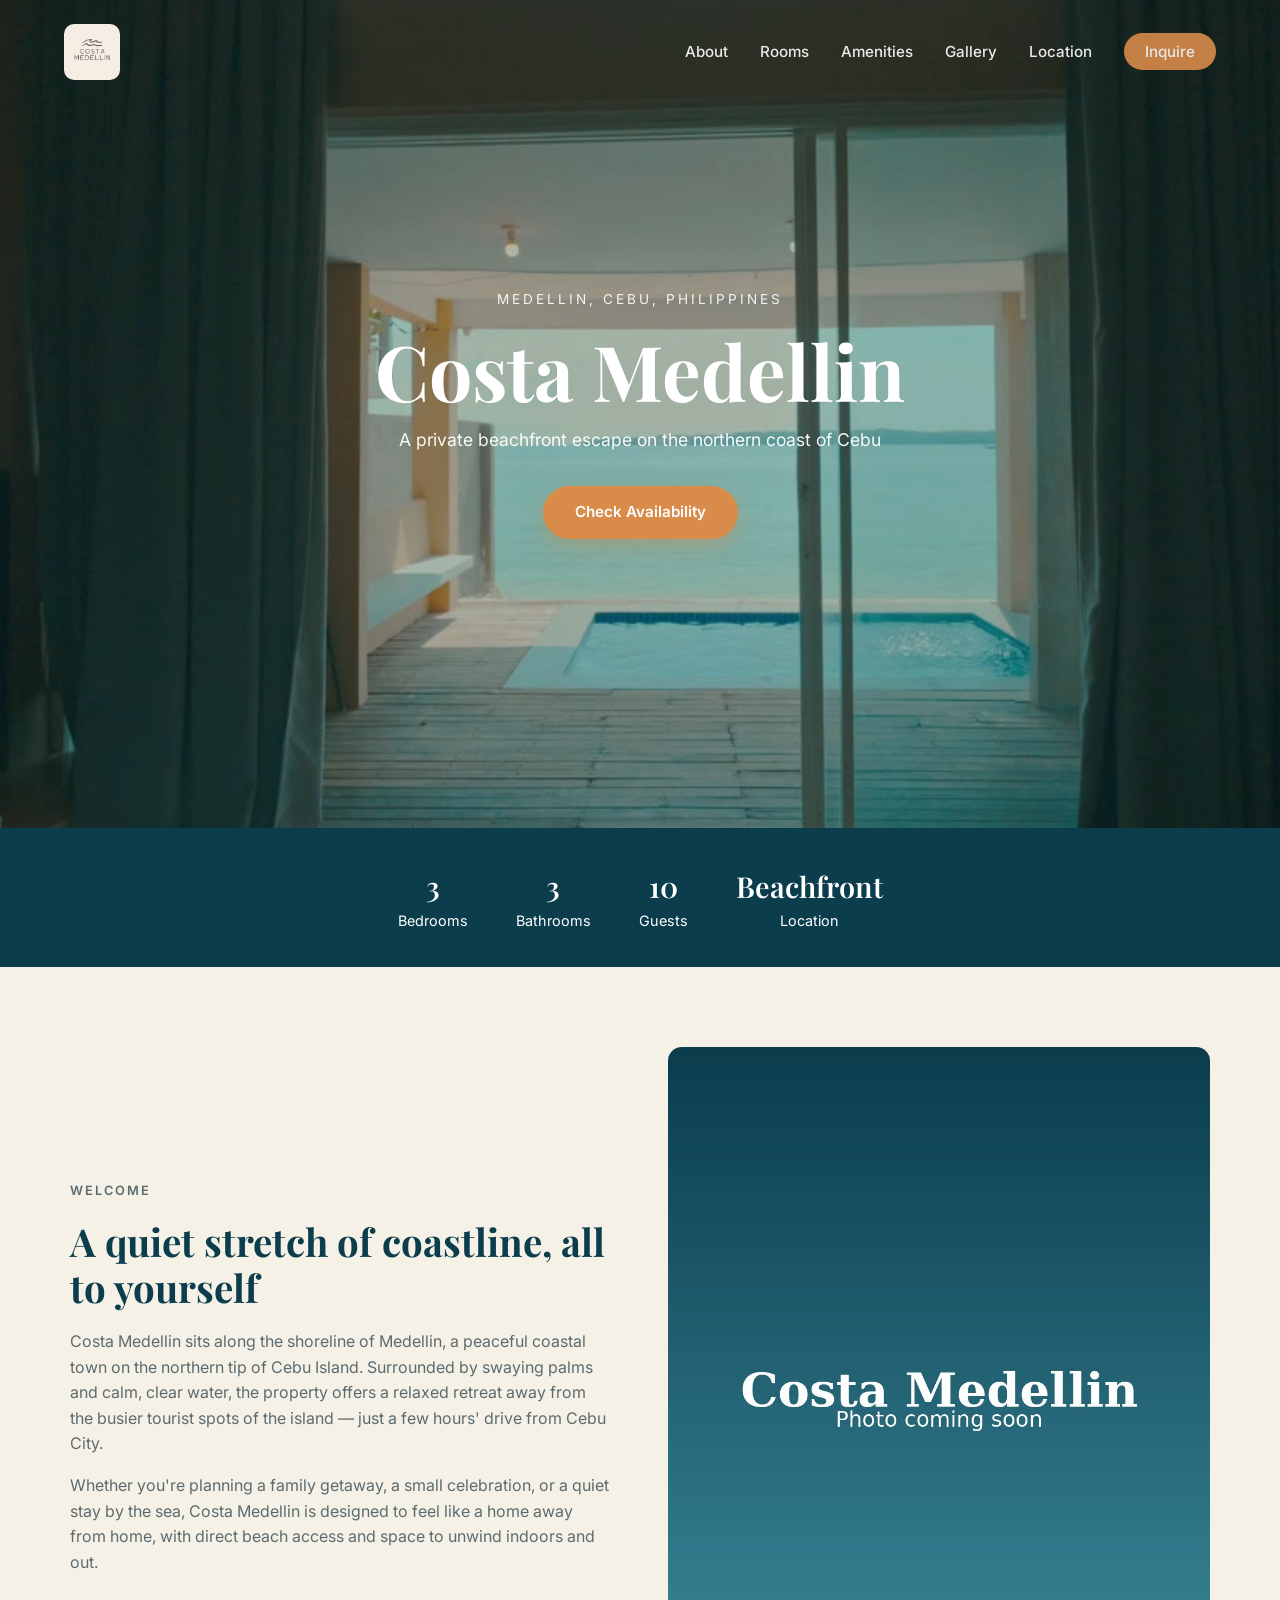
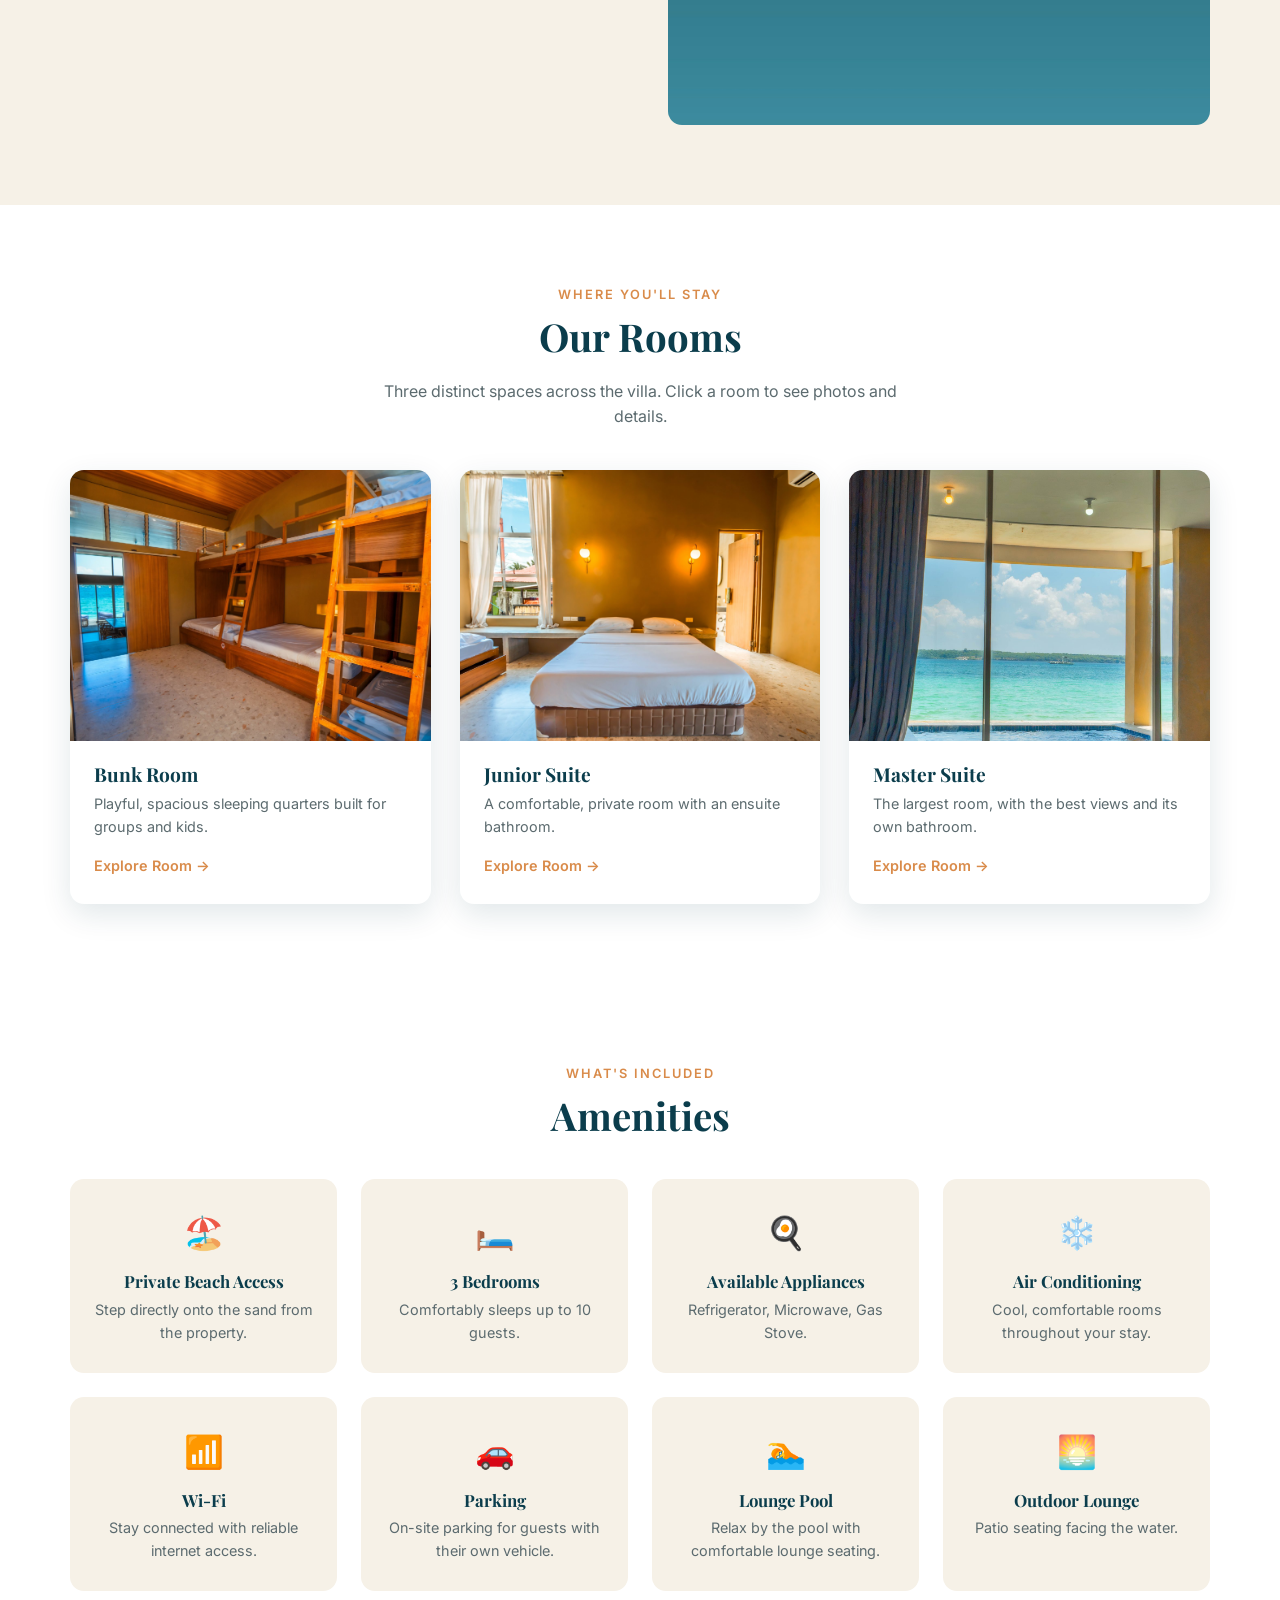
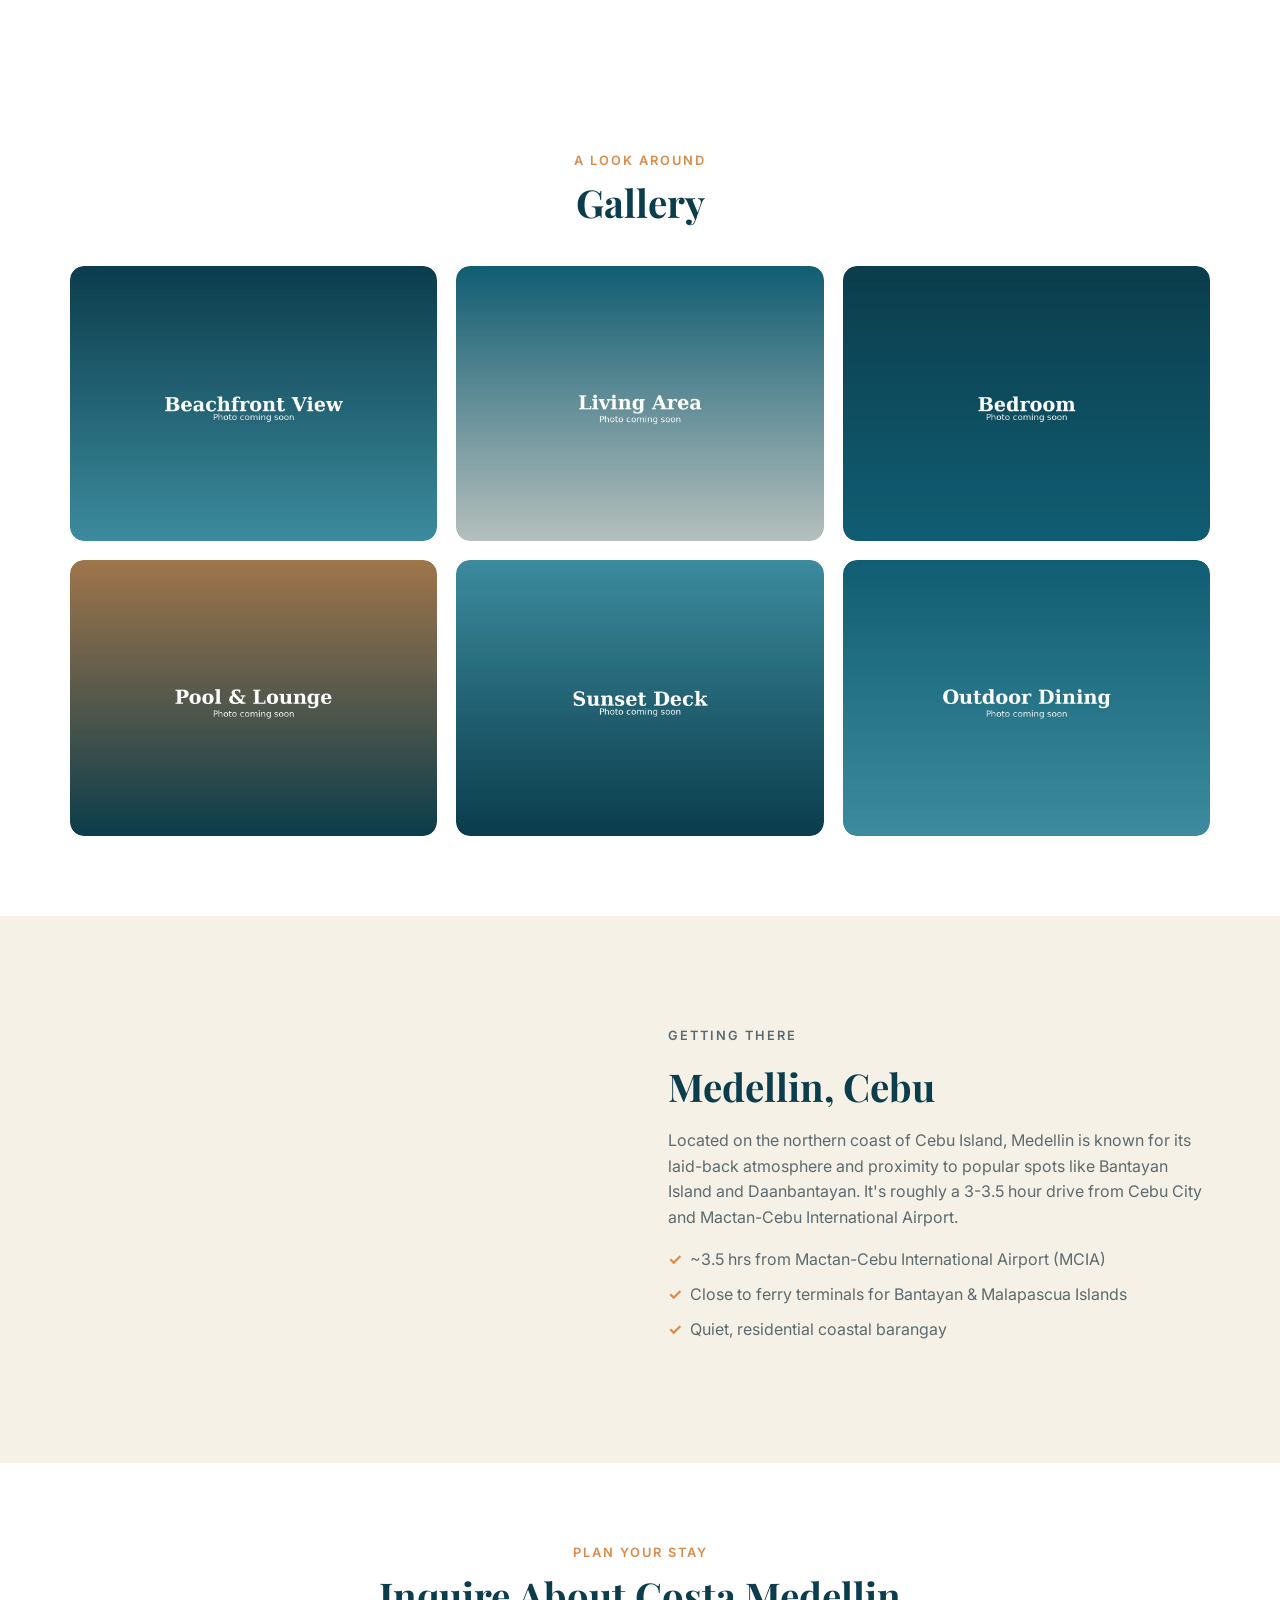
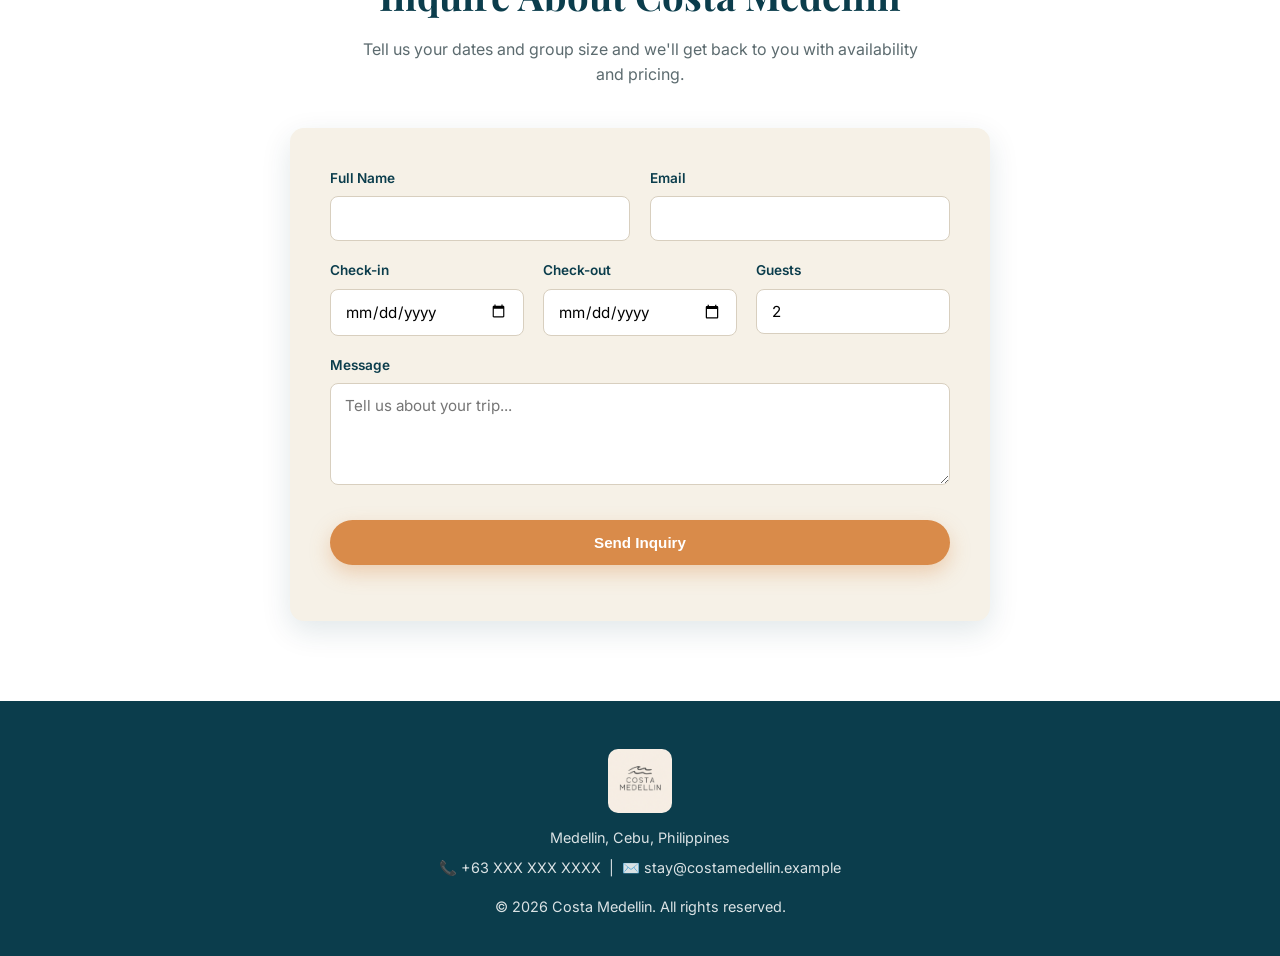
==== index.html @ 29a6edcc "Initial commit: Costa Medellin website" ====
<!DOCTYPE html>
<html lang="en">
<head>
<meta charset="UTF-8">
<meta name="viewport" content="width=device-width, initial-scale=1.0">
<title>Costa Medellin | Beach Villa in Medellin, Cebu, Philippines</title>
<meta name="description" content="Costa Medellin is a beachfront vacation villa in Medellin, Cebu, Philippines. Explore amenities, photos, and inquire about your stay.">
<link rel="preconnect" href="https://fonts.googleapis.com">
<link href="https://fonts.googleapis.com/css2?family=Playfair+Display:wght@500;600;700&family=Inter:wght@400;500;600&display=swap" rel="stylesheet">
<link rel="stylesheet" href="styles.css">
<link rel="icon" type="image/jpeg" href="assets/img/logo.jpeg">
</head>
<body>

<header class="site-header" id="top">
  <nav class="navbar">
    <a href="#top" class="logo">
      <img src="assets/img/logo.jpeg" alt="Costa Medellin logo" class="logo-img">
    </a>
    <button class="nav-toggle" id="navToggle" aria-label="Toggle menu">&#9776;</button>
    <ul class="nav-links" id="navLinks">
      <li><a href="#about">About</a></li>
      <li><a href="#rooms">Rooms</a></li>
      <li><a href="#amenities">Amenities</a></li>
      <li><a href="#gallery">Gallery</a></li>
      <li><a href="#location">Location</a></li>
      <li><a href="#contact" class="nav-cta">Inquire</a></li>
    </ul>
  </nav>

  <div class="hero">
    <div class="hero-bg" id="heroBg">
      <video
        class="hero-video"
        autoplay
        muted
        loop
        playsinline
        preload="auto"
        poster="assets/img/hero-poster.jpg">
        <source src="assets/img/hero-video.mp4" type="video/mp4">
      </video>
    </div>
    <div class="hero-overlay"></div>
    <div class="hero-content">
      <p class="hero-eyebrow">Medellin, Cebu, Philippines</p>
      <h1>Costa Medellin</h1>
      <p class="hero-sub">A private beachfront escape on the northern coast of Cebu</p>
      <a href="#contact" class="btn btn-primary">Check Availability</a>
    </div>
  </div>
</header>

<main>

  <section class="strip">
    <div class="strip-item reveal"><span class="count" data-target="3">0</span>Bedrooms</div>
    <div class="strip-item reveal"><span class="count" data-target="3">0</span>Bathrooms</div>
    <div class="strip-item reveal"><span class="count" data-target="10">0</span>Guests</div>
    <div class="strip-item reveal"><span>Beachfront</span>Location</div>
  </section>

  <section id="about" class="section about">
    <div class="section-inner two-col">
      <div class="col-text reveal reveal-left">
        <p class="kicker">Welcome</p>
        <h2>A quiet stretch of coastline, all to yourself</h2>
        <p>Costa Medellin sits along the shoreline of Medellin, a peaceful coastal town on the northern tip of Cebu Island. Surrounded by swaying palms and calm, clear water, the property offers a relaxed retreat away from the busier tourist spots of the island — just a few hours' drive from Cebu City.</p>
        <p>Whether you're planning a family getaway, a small celebration, or a quiet stay by the sea, Costa Medellin is designed to feel like a home away from home, with direct beach access and space to unwind indoors and out.</p>
      </div>
      <div class="col-image reveal reveal-right">
        <img src="assets/img/placeholder-about.jpg" alt="Costa Medellin villa exterior" loading="lazy">
      </div>
    </div>
  </section>

  <section id="rooms" class="section rooms">
    <div class="section-inner">
      <p class="kicker center">Where you'll stay</p>
      <h2 class="center">Our Rooms</h2>
      <p class="center contact-sub">Three distinct spaces across the villa. Click a room to see photos and details.</p>
      <div class="rooms-grid">
        <a href="bunk-room.html" class="room-card reveal">
          <div class="room-card-img" style="background-image:url('assets/img/room-bunk-cover.jpg')"></div>
          <div class="room-card-body">
            <h3>Bunk Room</h3>
            <p>Playful, spacious sleeping quarters built for groups and kids.</p>
            <span class="room-card-link">Explore Room →</span>
          </div>
        </a>
        <a href="junior-suite.html" class="room-card reveal">
          <div class="room-card-img" style="background-image:url('assets/img/room-junior-cover.jpg')"></div>
          <div class="room-card-body">
            <h3>Junior Suite</h3>
            <p>A comfortable, private room with an ensuite bathroom.</p>
            <span class="room-card-link">Explore Room →</span>
          </div>
        </a>
        <a href="master.html" class="room-card reveal">
          <div class="room-card-img" style="background-image:url('assets/img/room-master-cover.jpg')"></div>
          <div class="room-card-body">
            <h3>Master Suite</h3>
            <p>The largest room, with the best views and its own bathroom.</p>
            <span class="room-card-link">Explore Room →</span>
          </div>
        </a>
      </div>
    </div>
  </section>

  <section id="amenities" class="section amenities">
    <div class="section-inner">
      <p class="kicker center">What's included</p>
      <h2 class="center">Amenities</h2>
      <div class="amenities-grid">
        <div class="amenity-card reveal">
          <div class="amenity-icon">🏖️</div>
          <h3>Private Beach Access</h3>
          <p>Step directly onto the sand from the property.</p>
        </div>
        <div class="amenity-card reveal">
          <div class="amenity-icon">🛏️</div>
          <h3>3 Bedrooms</h3>
          <p>Comfortably sleeps up to 10 guests.</p>
        </div>
        <div class="amenity-card reveal">
          <div class="amenity-icon">🍳</div>
          <h3>Available Appliances</h3>
          <p>Refrigerator, Microwave, Gas Stove.</p>
        </div>
        <div class="amenity-card reveal">
          <div class="amenity-icon">❄️</div>
          <h3>Air Conditioning</h3>
          <p>Cool, comfortable rooms throughout your stay.</p>
        </div>
        <div class="amenity-card reveal">
          <div class="amenity-icon">📶</div>
          <h3>Wi-Fi</h3>
          <p>Stay connected with reliable internet access.</p>
        </div>
        <div class="amenity-card reveal">
          <div class="amenity-icon">🚗</div>
          <h3>Parking</h3>
          <p>On-site parking for guests with their own vehicle.</p>
        </div>
        <div class="amenity-card reveal">
          <div class="amenity-icon">🏊</div>
          <h3>Lounge Pool</h3>
          <p>Relax by the pool with comfortable lounge seating.</p>
        </div>
        <div class="amenity-card reveal">
          <div class="amenity-icon">🌅</div>
          <h3>Outdoor Lounge</h3>
          <p>Patio seating facing the water.</p>
        </div>
      </div>
    </div>
  </section>

  <section id="gallery" class="section gallery">
    <div class="section-inner">
      <p class="kicker center">A look around</p>
      <h2 class="center">Gallery</h2>
      <div class="gallery-grid">
        <div class="gallery-item reveal"><img src="assets/img/placeholder-1.jpg" alt="Costa Medellin photo 1" loading="lazy"></div>
        <div class="gallery-item reveal"><img src="assets/img/placeholder-2.jpg" alt="Costa Medellin photo 2" loading="lazy"></div>
        <div class="gallery-item reveal"><img src="assets/img/placeholder-3.jpg" alt="Costa Medellin photo 3" loading="lazy"></div>
        <div class="gallery-item reveal"><img src="assets/img/placeholder-4.jpg" alt="Costa Medellin photo 4" loading="lazy"></div>
        <div class="gallery-item reveal"><img src="assets/img/placeholder-5.jpg" alt="Costa Medellin photo 5" loading="lazy"></div>
        <div class="gallery-item reveal"><img src="assets/img/placeholder-6.jpg" alt="Costa Medellin photo 6" loading="lazy"></div>
      </div>
    </div>
  </section>

  <section id="location" class="section location">
    <div class="section-inner two-col reverse">
      <div class="col-image reveal reveal-right">
        <iframe
          title="Map of Medellin, Cebu, Philippines"
          src="https://maps.google.com/maps?q=Medellin%2C%20Cebu%2C%20Philippines&t=&z=12&ie=UTF8&iwloc=&output=embed"
          width="100%" height="380" style="border:0;" loading="lazy"></iframe>
      </div>
      <div class="col-text reveal reveal-left">
        <p class="kicker">Getting there</p>
        <h2>Medellin, Cebu</h2>
        <p>Located on the northern coast of Cebu Island, Medellin is known for its laid-back atmosphere and proximity to popular spots like Bantayan Island and Daanbantayan. It's roughly a 3-3.5 hour drive from Cebu City and Mactan-Cebu International Airport.</p>
        <ul class="checklist">
          <li>~3.5 hrs from Mactan-Cebu International Airport (MCIA)</li>
          <li>Close to ferry terminals for Bantayan & Malapascua Islands</li>
          <li>Quiet, residential coastal barangay</li>
        </ul>
      </div>
    </div>
  </section>

  <section id="contact" class="section contact">
    <div class="section-inner">
      <p class="kicker center">Plan your stay</p>
      <h2 class="center">Inquire About Costa Medellin</h2>
      <p class="center contact-sub">Tell us your dates and group size and we'll get back to you with availability and pricing.</p>

      <form class="inquiry-form reveal" id="inquiryForm">
        <div class="form-row">
          <div class="form-group">
            <label for="name">Full Name</label>
            <input type="text" id="name" name="name" required>
          </div>
          <div class="form-group">
            <label for="email">Email</label>
            <input type="email" id="email" name="email" required>
          </div>
        </div>
        <div class="form-row">
          <div class="form-group">
            <label for="checkin">Check-in</label>
            <input type="date" id="checkin" name="checkin">
          </div>
          <div class="form-group">
            <label for="checkout">Check-out</label>
            <input type="date" id="checkout" name="checkout">
          </div>
          <div class="form-group">
            <label for="guests">Guests</label>
            <input type="number" id="guests" name="guests" min="1" max="10" value="2">
          </div>
        </div>
        <div class="form-group">
          <label for="message">Message</label>
          <textarea id="message" name="message" rows="4" placeholder="Tell us about your trip..."></textarea>
        </div>
        <button type="submit" class="btn btn-primary">Send Inquiry</button>
        <p class="form-note" id="formNote"></p>
      </form>
    </div>
  </section>

</main>

<footer class="site-footer">
  <div class="footer-inner">
    <img src="assets/img/logo.jpeg" alt="Costa Medellin logo" class="logo-img footer-logo-img">
    <p>Medellin, Cebu, Philippines</p>
    <p class="footer-contact">📞 +63 XXX XXX XXXX &nbsp;|&nbsp; ✉️ stay@costamedellin.example</p>
    <p class="footer-copy">&copy; <span id="year"></span> Costa Medellin. All rights reserved.</p>
  </div>
</footer>

<script src="script.js"></script>
</body>
</html>
---- styles.css ----
:root {
  --sand: #f6f1e7;
  --sea-dark: #0b3d4c;
  --sea: #136a82;
  --sea-light: #4fa9bd;
  --accent: #d98b4a;
  --text: #1f2a2e;
  --muted: #5c6b6f;
  --white: #ffffff;
  --radius: 14px;
  --shadow: 0 10px 30px rgba(11, 61, 76, 0.12);
  font-size: 16px;
}

* { box-sizing: border-box; margin: 0; padding: 0; }

body {
  font-family: 'Inter', sans-serif;
  color: var(--text);
  background: var(--white);
  line-height: 1.6;
}

h1, h2, h3 {
  font-family: 'Playfair Display', serif;
  color: var(--sea-dark);
  line-height: 1.2;
}

a { color: inherit; text-decoration: none; }
img { max-width: 100%; display: block; border-radius: var(--radius); }
ul { list-style: none; }

.btn {
  display: inline-block;
  padding: 0.9rem 2rem;
  border-radius: 999px;
  font-weight: 600;
  font-size: 0.95rem;
  cursor: pointer;
  border: none;
  transition: transform 0.2s ease, box-shadow 0.2s ease, background 0.2s ease;
}
.btn-primary {
  background: var(--accent);
  color: var(--white);
  box-shadow: 0 8px 20px rgba(217, 139, 74, 0.35);
}
.btn-primary:hover {
  transform: translateY(-2px);
  box-shadow: 0 12px 26px rgba(217, 139, 74, 0.45);
}

/* Header / Nav */
.site-header { position: relative; }

.navbar {
  position: fixed;
  top: 0; left: 0; right: 0;
  z-index: 100;
  display: flex;
  align-items: center;
  justify-content: space-between;
  padding: 1.5rem 5%;
  transition: background 0.3s ease, padding 0.3s ease, box-shadow 0.3s ease;
}
.navbar.scrolled {
  background: rgba(11, 61, 76, 0.92);
  backdrop-filter: blur(8px);
  padding: 0.9rem 5%;
  box-shadow: 0 4px 18px rgba(0,0,0,0.12);
}

.logo {
  display: flex;
  align-items: center;
}
.logo-img {
  height: 56px;
  width: 56px;
  object-fit: cover;
  border-radius: 10px;
  display: block;
  transition: height 0.3s ease, width 0.3s ease;
}
.navbar.scrolled .logo-img {
  height: 44px;
  width: 44px;
}

.nav-links {
  display: flex;
  gap: 2rem;
  align-items: center;
}
.nav-links a {
  color: var(--white);
  font-weight: 500;
  font-size: 0.95rem;
  opacity: 0.9;
  transition: opacity 0.2s;
}
.nav-links a:hover { opacity: 1; }
.nav-cta {
  background: var(--accent);
  padding: 0.55rem 1.3rem;
  border-radius: 999px;
}

.nav-toggle {
  display: none;
  background: none;
  border: none;
  color: var(--white);
  font-size: 1.6rem;
  cursor: pointer;
}

/* Hero */
.hero {
  position: relative;
  height: 92vh;
  min-height: 560px;
  overflow: hidden;
  display: flex;
  align-items: center;
  justify-content: center;
}
.hero-bg {
  position: absolute;
  inset: -10% 0 0 0;
  height: 120%;
  overflow: hidden;
  background: linear-gradient(180deg, rgba(11,61,76,0.55), rgba(11,61,76,0.35)),
    url('assets/img/hero-poster.jpg') center/cover no-repeat;
  will-change: transform;
}
.hero-video {
  position: absolute;
  inset: 0;
  width: 100%;
  height: 100%;
  object-fit: cover;
}
.hero-overlay { position: absolute; inset: 0; background: rgba(11,61,76,0.15); }
.hero-content {
  position: relative;
  text-align: center;
  color: var(--white);
  padding: 0 1.5rem;
  animation: heroIn 1s ease 0.1s both;
}

@keyframes heroIn {
  from { opacity: 0; transform: translateY(24px); }
  to { opacity: 1; transform: translateY(0); }
}
.hero-eyebrow {
  letter-spacing: 3px;
  text-transform: uppercase;
  font-size: 0.85rem;
  margin-bottom: 0.8rem;
  opacity: 0.9;
}
.hero h1 {
  font-size: clamp(2.8rem, 6vw, 5rem);
  color: var(--white);
  margin-bottom: 0.6rem;
}
.hero-sub {
  font-size: 1.1rem;
  margin-bottom: 2rem;
  opacity: 0.95;
}

/* Strip */
.strip {
  display: flex;
  flex-wrap: wrap;
  justify-content: center;
  gap: 3rem;
  background: var(--sea-dark);
  color: var(--white);
  padding: 2.2rem 5%;
}
.strip-item {
  text-align: center;
  font-size: 0.9rem;
  opacity: 0.9;
}
.strip-item span {
  display: block;
  font-family: 'Playfair Display', serif;
  font-size: 1.8rem;
  font-weight: 600;
  color: var(--white);
  opacity: 1;
}

/* Sections */
.section { padding: 5rem 5%; }
.section-inner { max-width: 1140px; margin: 0 auto; }

.kicker {
  text-transform: uppercase;
  letter-spacing: 2px;
  font-size: 0.8rem;
  color: var(--accent);
  font-weight: 600;
  margin-bottom: 0.6rem;
}
.center { text-align: center; }
.kicker.center { margin-bottom: 0.5rem; }
.section h2 { font-size: clamp(1.8rem, 3vw, 2.4rem); margin-bottom: 1.2rem; }

.two-col {
  display: grid;
  grid-template-columns: 1fr 1fr;
  gap: 3.5rem;
  align-items: center;
}
.two-col.reverse .col-text { order: 2; }
.col-text p { color: var(--muted); margin-bottom: 1rem; }

.about { background: var(--sand); }

/* Amenities */
.amenities-grid {
  display: grid;
  grid-template-columns: repeat(4, 1fr);
  gap: 1.5rem;
  margin-top: 2.5rem;
}
.amenity-card {
  background: var(--sand);
  border-radius: var(--radius);
  padding: 1.8rem 1.4rem;
  text-align: center;
  transition: transform 0.2s ease;
}
.amenity-card { transition: transform 0.3s ease, box-shadow 0.3s ease; }
.amenity-card:hover { transform: translateY(-6px); box-shadow: var(--shadow); }
.amenity-icon { transition: transform 0.3s ease; }
.amenity-card:hover .amenity-icon { transform: scale(1.15) rotate(-4deg); }
.amenity-icon { font-size: 2rem; margin-bottom: 0.8rem; }
.amenity-card h3 { font-size: 1.05rem; margin-bottom: 0.4rem; }
.amenity-card p { color: var(--muted); font-size: 0.9rem; }

/* Rooms */
.rooms-grid {
  display: grid;
  grid-template-columns: repeat(3, 1fr);
  gap: 1.8rem;
  margin-top: 2.5rem;
}
.room-card {
  display: block;
  background: var(--white);
  border-radius: var(--radius);
  overflow: hidden;
  box-shadow: var(--shadow);
  transition: transform 0.3s ease, box-shadow 0.3s ease;
}
.room-card:hover { transform: translateY(-6px); box-shadow: 0 16px 36px rgba(11, 61, 76, 0.18); }
.room-card-img {
  aspect-ratio: 4/3;
  background-size: cover;
  background-position: center;
  transition: transform 0.5s ease;
}
.room-card:hover .room-card-img { transform: scale(1.05); }
.room-card-body { padding: 1.4rem 1.5rem 1.6rem; }
.room-card-body h3 { font-size: 1.2rem; margin-bottom: 0.4rem; }
.room-card-body p { color: var(--muted); font-size: 0.9rem; margin-bottom: 0.9rem; }
.room-card-link {
  display: inline-block;
  color: var(--accent);
  font-weight: 600;
  font-size: 0.9rem;
}

/* Room detail page hero */
.room-hero {
  position: relative;
  height: 56vh;
  min-height: 380px;
  background-size: cover;
  background-position: center;
  display: flex;
  align-items: center;
  justify-content: center;
}
.room-hero-overlay {
  position: absolute;
  inset: 0;
  background: linear-gradient(180deg, rgba(11,61,76,0.55), rgba(11,61,76,0.4));
}
.room-hero-content {
  position: relative;
  text-align: center;
  color: var(--white);
  padding: 0 1.5rem;
}
.room-hero-content h1 {
  font-size: clamp(2.4rem, 5vw, 3.8rem);
  color: var(--white);
  margin-bottom: 0.5rem;
}

/* Room quick facts */
.room-facts {
  display: flex;
  flex-wrap: wrap;
  justify-content: center;
  gap: 3rem;
  margin-bottom: 2.5rem;
}
.room-fact { text-align: center; font-size: 0.9rem; color: var(--muted); }
.room-fact span {
  display: block;
  font-family: 'Playfair Display', serif;
  font-size: 1.7rem;
  font-weight: 600;
  color: var(--sea-dark);
}
.room-description {
  max-width: 720px;
  margin: 0 auto;
  color: var(--muted);
  text-align: center;
}
.room-note {
  max-width: 720px;
  margin: 0.8rem auto 0;
  color: var(--accent);
  text-align: center;
  font-size: 0.85rem;
  font-style: italic;
}

/* Room CTA */
.room-cta { background: var(--sea-dark); }
.room-cta h2 { color: var(--white); margin-bottom: 1.4rem; }

/* Gallery */
.gallery-grid {
  display: grid;
  grid-template-columns: repeat(3, 1fr);
  gap: 1.2rem;
  margin-top: 2.5rem;
}
.gallery-item {
  overflow: hidden;
  border-radius: var(--radius);
}
.gallery-grid img {
  aspect-ratio: 4/3;
  object-fit: cover;
  width: 100%;
  background: var(--sand);
  transition: transform 0.5s ease;
  cursor: zoom-in;
}
.gallery-item:hover img { transform: scale(1.08); }

/* Lightbox */
.lightbox-overlay {
  position: fixed;
  inset: 0;
  z-index: 1000;
  display: flex;
  align-items: center;
  justify-content: center;
  padding: 2rem;
  background: rgba(11, 61, 76, 0.94);
  opacity: 0;
  visibility: hidden;
  transition: opacity 0.25s ease;
}
.lightbox-overlay.open { opacity: 1; visibility: visible; }
.lightbox-img {
  max-width: 90vw;
  max-height: 90vh;
  width: auto;
  object-fit: contain;
  border-radius: 8px;
  box-shadow: 0 20px 60px rgba(0, 0, 0, 0.45);
  cursor: default;
}
.lightbox-close,
.lightbox-prev,
.lightbox-next {
  position: absolute;
  background: rgba(255, 255, 255, 0.14);
  border: none;
  color: var(--white);
  cursor: pointer;
  border-radius: 50%;
  display: flex;
  align-items: center;
  justify-content: center;
  transition: background 0.2s ease;
}
.lightbox-close:hover,
.lightbox-prev:hover,
.lightbox-next:hover {
  background: rgba(255, 255, 255, 0.28);
}
.lightbox-close {
  top: 1.5rem;
  right: 1.5rem;
  width: 44px;
  height: 44px;
  font-size: 1.7rem;
  line-height: 1;
}
.lightbox-prev,
.lightbox-next {
  top: 50%;
  transform: translateY(-50%);
  width: 52px;
  height: 52px;
  font-size: 1.2rem;
}
.lightbox-prev { left: 1.5rem; }
.lightbox-next { right: 1.5rem; }
body.lightbox-lock { overflow: hidden; }

.location { background: var(--sand); }
.checklist li {
  color: var(--muted);
  padding-left: 1.4rem;
  position: relative;
  margin-bottom: 0.6rem;
}
.checklist li::before {
  content: '✓';
  position: absolute;
  left: 0;
  color: var(--accent);
  font-weight: 700;
}

/* Contact */
.contact-sub { color: var(--muted); max-width: 560px; margin: 0 auto 2.5rem; }
.inquiry-form {
  max-width: 700px;
  margin: 0 auto;
  background: var(--sand);
  padding: 2.5rem;
  border-radius: var(--radius);
  box-shadow: var(--shadow);
}
.form-row {
  display: flex;
  gap: 1.2rem;
  margin-bottom: 1.2rem;
}
.form-group { flex: 1; margin-bottom: 1.2rem; }
.form-row .form-group { margin-bottom: 0; }
.form-group label {
  display: block;
  font-size: 0.85rem;
  font-weight: 600;
  margin-bottom: 0.4rem;
  color: var(--sea-dark);
}
.form-group input,
.form-group textarea {
  width: 100%;
  padding: 0.75rem 0.9rem;
  border: 1px solid #d8cfbf;
  border-radius: 8px;
  font-family: inherit;
  font-size: 0.95rem;
  background: var(--white);
}
.form-group input:focus,
.form-group textarea:focus {
  outline: none;
  border-color: var(--sea-light);
}
.inquiry-form .btn { width: 100%; margin-top: 0.5rem; }
.form-note { margin-top: 1rem; text-align: center; font-size: 0.9rem; color: var(--sea); }

/* Footer */
.site-footer {
  background: var(--sea-dark);
  color: var(--white);
  padding: 3rem 5% 2rem;
  text-align: center;
}
.footer-logo-img {
  height: 64px;
  width: 64px;
  object-fit: cover;
  border-radius: 10px;
  margin: 0 auto 0.8rem;
}
.footer-inner p { opacity: 0.85; font-size: 0.9rem; margin-bottom: 0.4rem; }
.footer-copy { opacity: 0.6; margin-top: 1rem; font-size: 0.8rem; }

/* Responsive */
@media (max-width: 900px) {
  .two-col { grid-template-columns: 1fr; }
  .two-col.reverse .col-text { order: 0; }
  .amenities-grid { grid-template-columns: repeat(2, 1fr); }
  .gallery-grid { grid-template-columns: repeat(2, 1fr); }
  .rooms-grid { grid-template-columns: 1fr; max-width: 480px; margin-left: auto; margin-right: auto; }
}

/* Scroll reveal */
.reveal {
  opacity: 0;
  transform: translateY(28px);
  transition: opacity 0.7s ease, transform 0.7s ease;
}
.reveal-left { transform: translateX(-32px); }
.reveal-right { transform: translateX(32px); }
.reveal.in-view {
  opacity: 1;
  transform: none;
}
.amenities-grid .reveal:nth-child(2) { transition-delay: 0.05s; }
.amenities-grid .reveal:nth-child(3) { transition-delay: 0.1s; }
.amenities-grid .reveal:nth-child(4) { transition-delay: 0.15s; }
.amenities-grid .reveal:nth-child(5) { transition-delay: 0.2s; }
.amenities-grid .reveal:nth-child(6) { transition-delay: 0.25s; }
.amenities-grid .reveal:nth-child(7) { transition-delay: 0.3s; }
.amenities-grid .reveal:nth-child(8) { transition-delay: 0.35s; }
.gallery-grid .reveal:nth-child(2) { transition-delay: 0.08s; }
.gallery-grid .reveal:nth-child(3) { transition-delay: 0.16s; }
.gallery-grid .reveal:nth-child(4) { transition-delay: 0.24s; }
.gallery-grid .reveal:nth-child(5) { transition-delay: 0.32s; }
.gallery-grid .reveal:nth-child(6) { transition-delay: 0.4s; }
.strip-item.reveal:nth-child(2) { transition-delay: 0.1s; }
.strip-item.reveal:nth-child(3) { transition-delay: 0.2s; }
.strip-item.reveal:nth-child(4) { transition-delay: 0.3s; }

@media (prefers-reduced-motion: reduce) {
  .reveal { opacity: 1; transform: none; transition: none; }
  .hero-content { animation: none; }
  .hero-video { display: none; }
  .lightbox-overlay { transition: none; }
}

@media (max-width: 720px) {
  .nav-toggle { display: block; }
  .nav-links {
    position: absolute;
    top: 100%;
    right: 5%;
    flex-direction: column;
    background: var(--sea-dark);
    padding: 1.5rem 2rem;
    border-radius: 12px;
    gap: 1rem;
    display: none;
  }
  .nav-links.open { display: flex; }
  .form-row { flex-direction: column; }
  .lightbox-prev, .lightbox-next { width: 40px; height: 40px; font-size: 1rem; }
  .lightbox-close { width: 36px; height: 36px; font-size: 1.4rem; top: 1rem; right: 1rem; }
  .lightbox-prev { left: 0.6rem; }
  .lightbox-next { right: 0.6rem; }
}
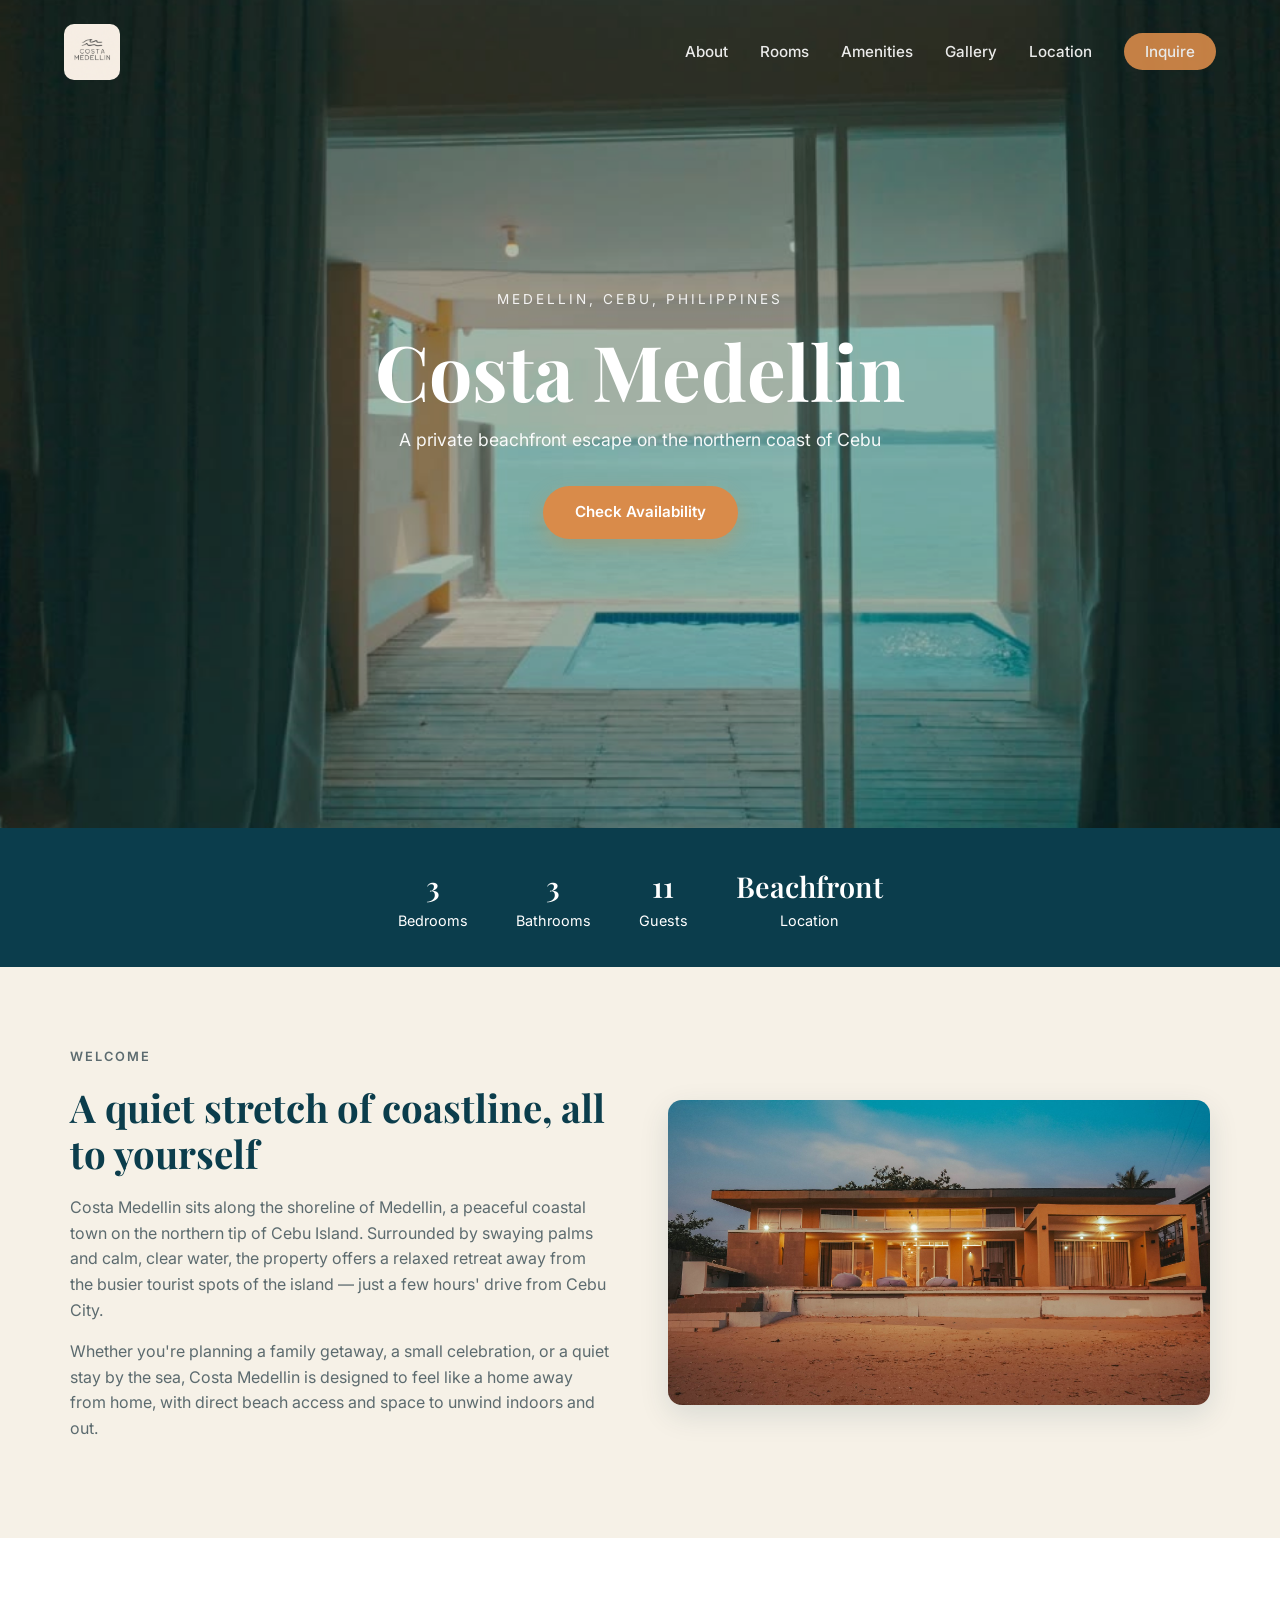
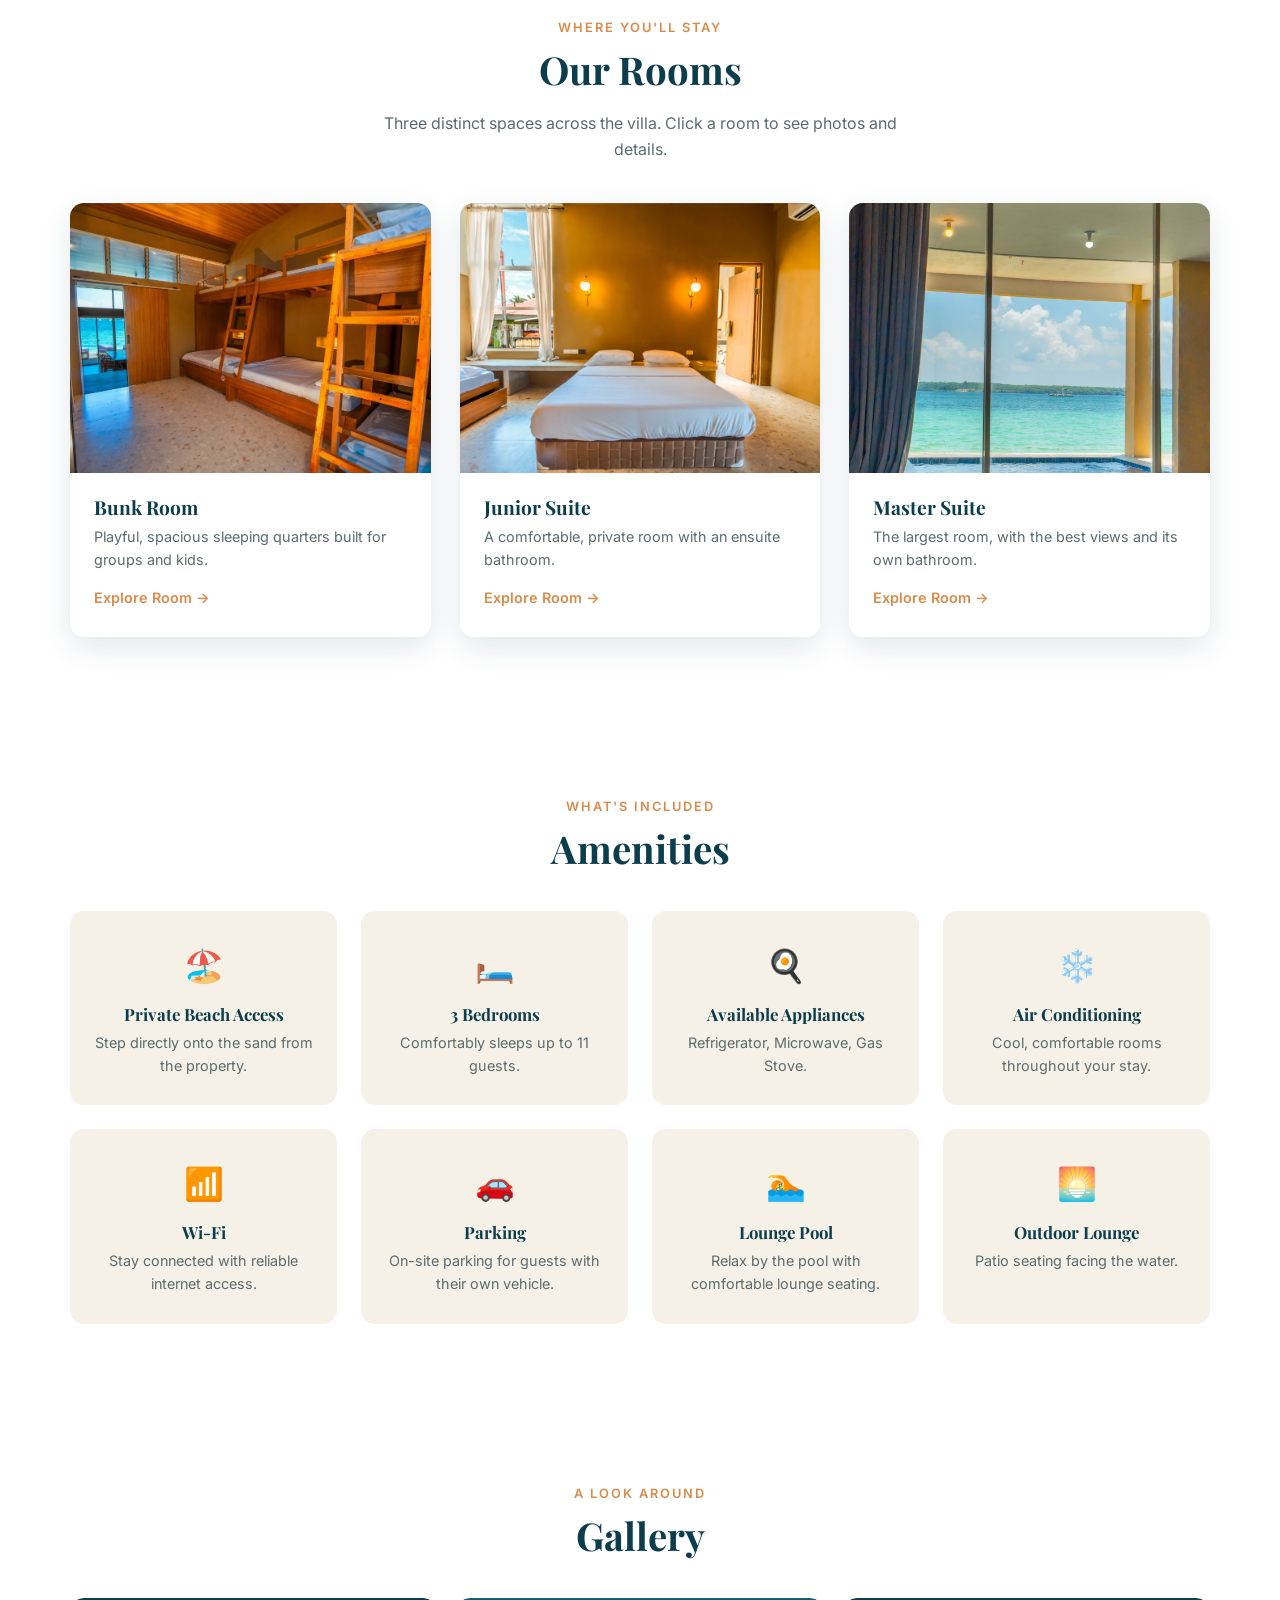
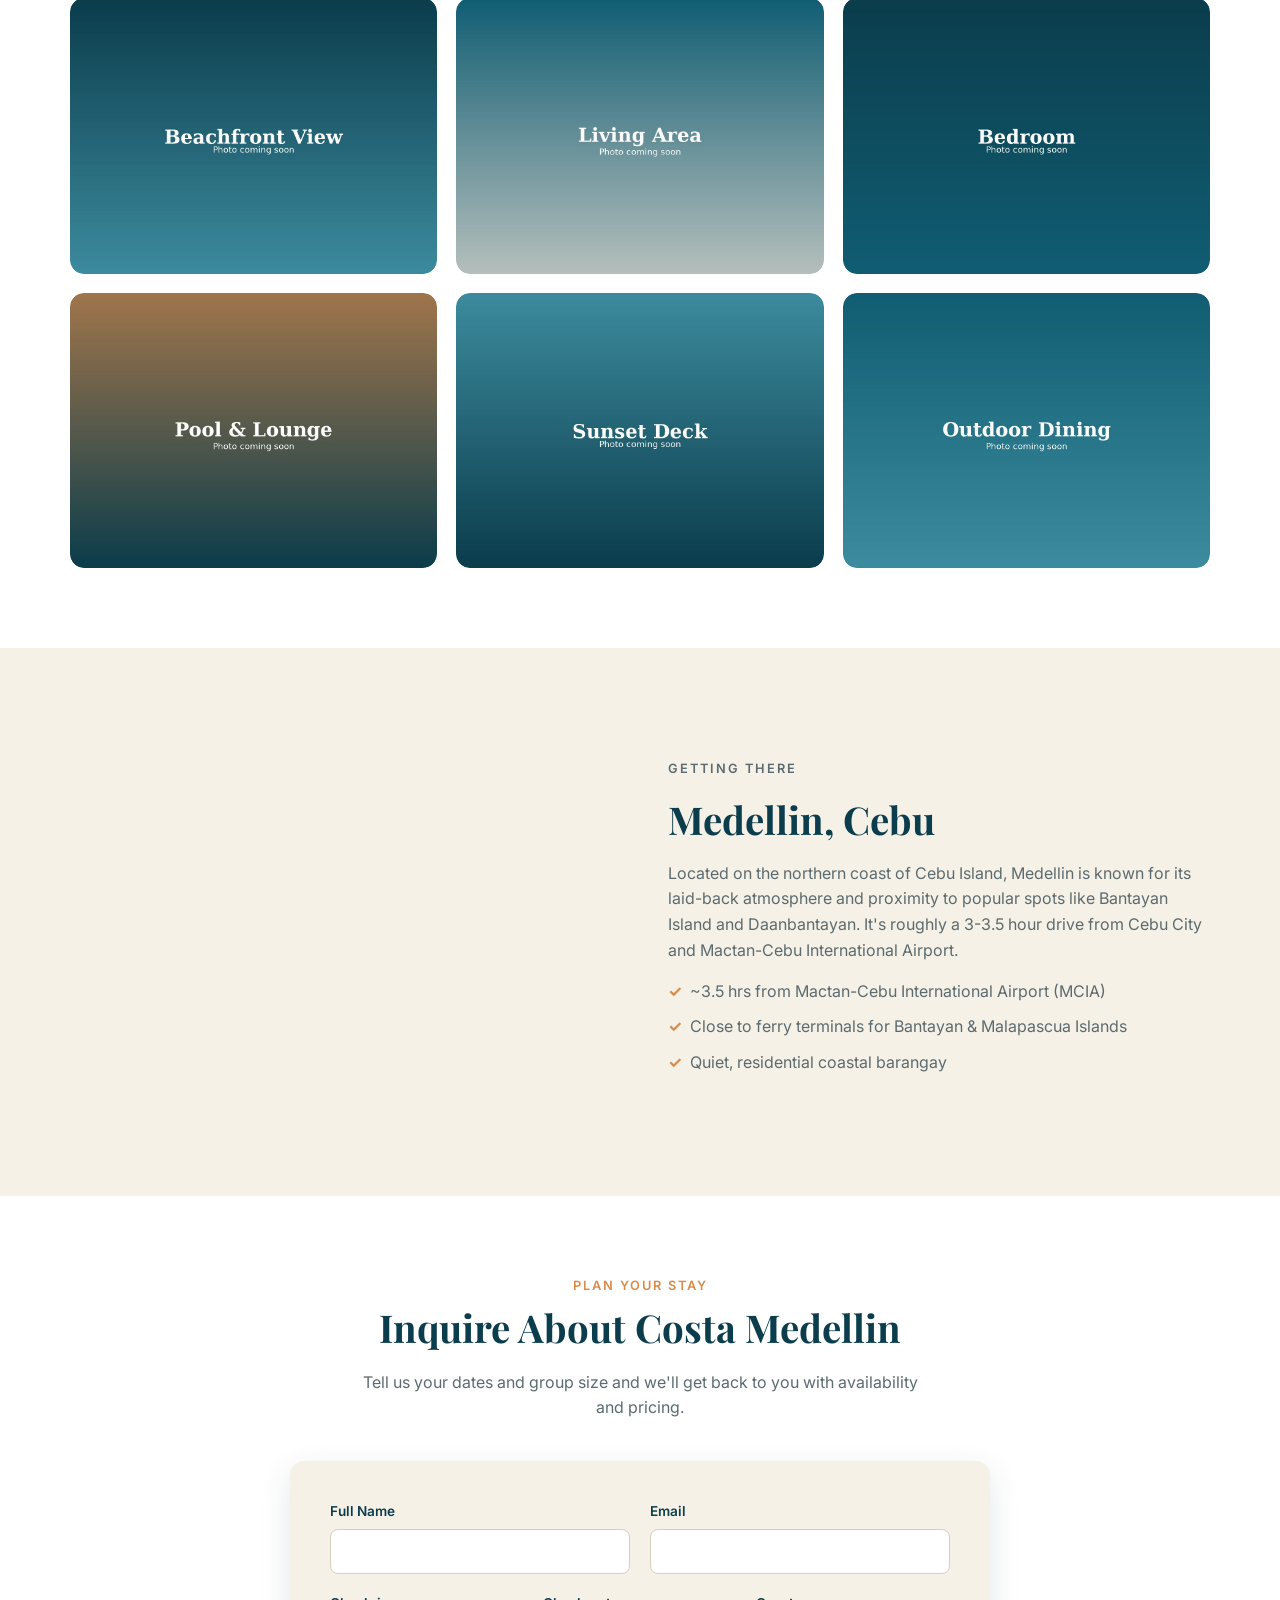
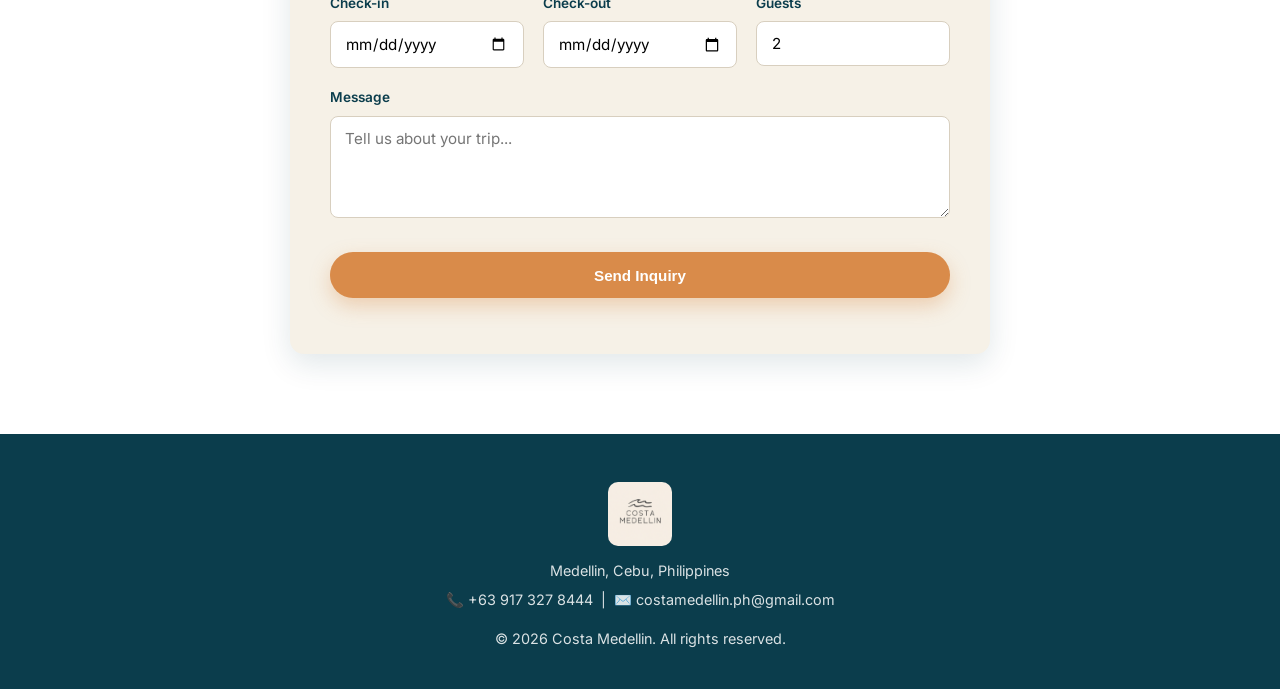
==== commit 41222539: "Remove estimate disclaimers from room pages" ====
--- a/index.html
+++ b/index.html
@@ -56,7 +56,7 @@
   <section class="strip">
     <div class="strip-item reveal"><span class="count" data-target="3">0</span>Bedrooms</div>
     <div class="strip-item reveal"><span class="count" data-target="3">0</span>Bathrooms</div>
-    <div class="strip-item reveal"><span class="count" data-target="10">0</span>Guests</div>
+    <div class="strip-item reveal"><span class="count" data-target="11">0</span>Guests</div>
     <div class="strip-item reveal"><span>Beachfront</span>Location</div>
   </section>
 
@@ -69,7 +69,10 @@
         <p>Whether you're planning a family getaway, a small celebration, or a quiet stay by the sea, Costa Medellin is designed to feel like a home away from home, with direct beach access and space to unwind indoors and out.</p>
       </div>
       <div class="col-image reveal reveal-right">
-        <img src="assets/img/placeholder-about.jpg" alt="Costa Medellin villa exterior" loading="lazy">
+        <div class="photo-rotator">
+          <img src="assets/img/house-exterior-night.jpg" alt="Costa Medellin villa exterior at night" class="active" loading="lazy">
+          <img src="assets/img/house-exterior-day.jpg" alt="Costa Medellin villa exterior in daylight" loading="lazy">
+        </div>
       </div>
     </div>
   </section>
@@ -121,7 +124,7 @@
         <div class="amenity-card reveal">
           <div class="amenity-icon">🛏️</div>
           <h3>3 Bedrooms</h3>
-          <p>Comfortably sleeps up to 10 guests.</p>
+          <p>Comfortably sleeps up to 11 guests.</p>
         </div>
         <div class="amenity-card reveal">
           <div class="amenity-icon">🍳</div>
@@ -176,8 +179,8 @@
     <div class="section-inner two-col reverse">
       <div class="col-image reveal reveal-right">
         <iframe
-          title="Map of Medellin, Cebu, Philippines"
-          src="https://maps.google.com/maps?q=Medellin%2C%20Cebu%2C%20Philippines&t=&z=12&ie=UTF8&iwloc=&output=embed"
+          title="Map showing the exact location of Costa Medellin"
+          src="https://maps.google.com/maps?q=5WCV%2BMJ%2C%20Medellin%2C%20Cebu%2C%20Philippines&t=&z=17&ie=UTF8&iwloc=&output=embed"
           width="100%" height="380" style="border:0;" loading="lazy"></iframe>
       </div>
       <div class="col-text reveal reveal-left">
@@ -221,7 +224,7 @@
           </div>
           <div class="form-group">
             <label for="guests">Guests</label>
-            <input type="number" id="guests" name="guests" min="1" max="10" value="2">
+            <input type="number" id="guests" name="guests" min="1" max="11" value="2">
           </div>
         </div>
         <div class="form-group">
@@ -240,7 +243,7 @@
   <div class="footer-inner">
     <img src="assets/img/logo.jpeg" alt="Costa Medellin logo" class="logo-img footer-logo-img">
     <p>Medellin, Cebu, Philippines</p>
-    <p class="footer-contact">📞 +63 XXX XXX XXXX &nbsp;|&nbsp; ✉️ stay@costamedellin.example</p>
+    <p class="footer-contact">📞 +63 917 327 8444 &nbsp;|&nbsp; ✉️ costamedellin.ph@gmail.com</p>
     <p class="footer-copy">&copy; <span id="year"></span> Costa Medellin. All rights reserved.</p>
   </div>
 </footer>
--- a/styles.css
+++ b/styles.css
@@ -223,6 +223,29 @@
 .col-text p { color: var(--muted); margin-bottom: 1rem; }
 
 .about { background: var(--sand); }
+
+/* Photo rotator — crossfades between however many <img> children it has */
+.photo-rotator {
+  position: relative;
+  aspect-ratio: 16 / 9;
+  border-radius: var(--radius);
+  overflow: hidden;
+  box-shadow: var(--shadow);
+}
+.photo-rotator img {
+  position: absolute;
+  inset: 0;
+  width: 100%;
+  height: 100%;
+  object-fit: cover;
+  border-radius: 0;
+  opacity: 0;
+  transition: opacity 1.4s ease;
+}
+.photo-rotator img.active { opacity: 1; }
+@media (prefers-reduced-motion: reduce) {
+  .photo-rotator img { transition: none; }
+}
 
 /* Amenities */
 .amenities-grid {
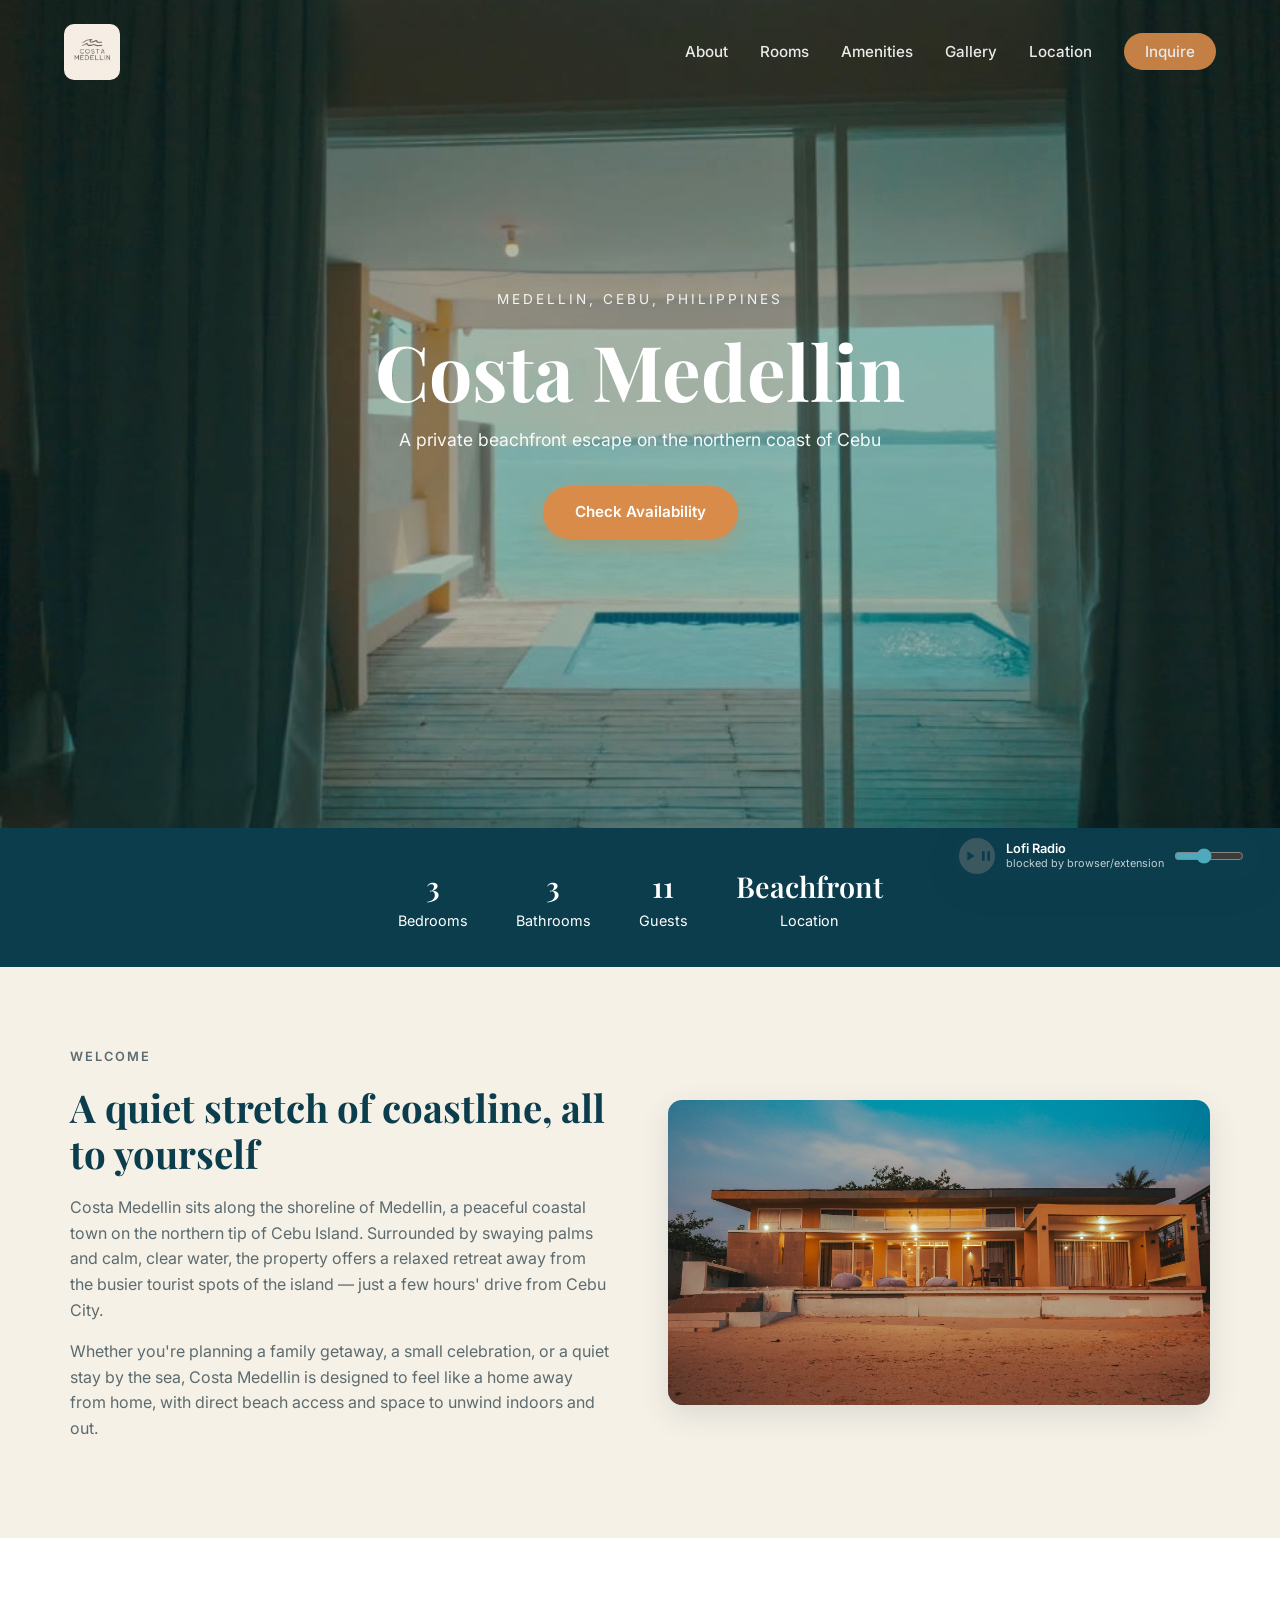
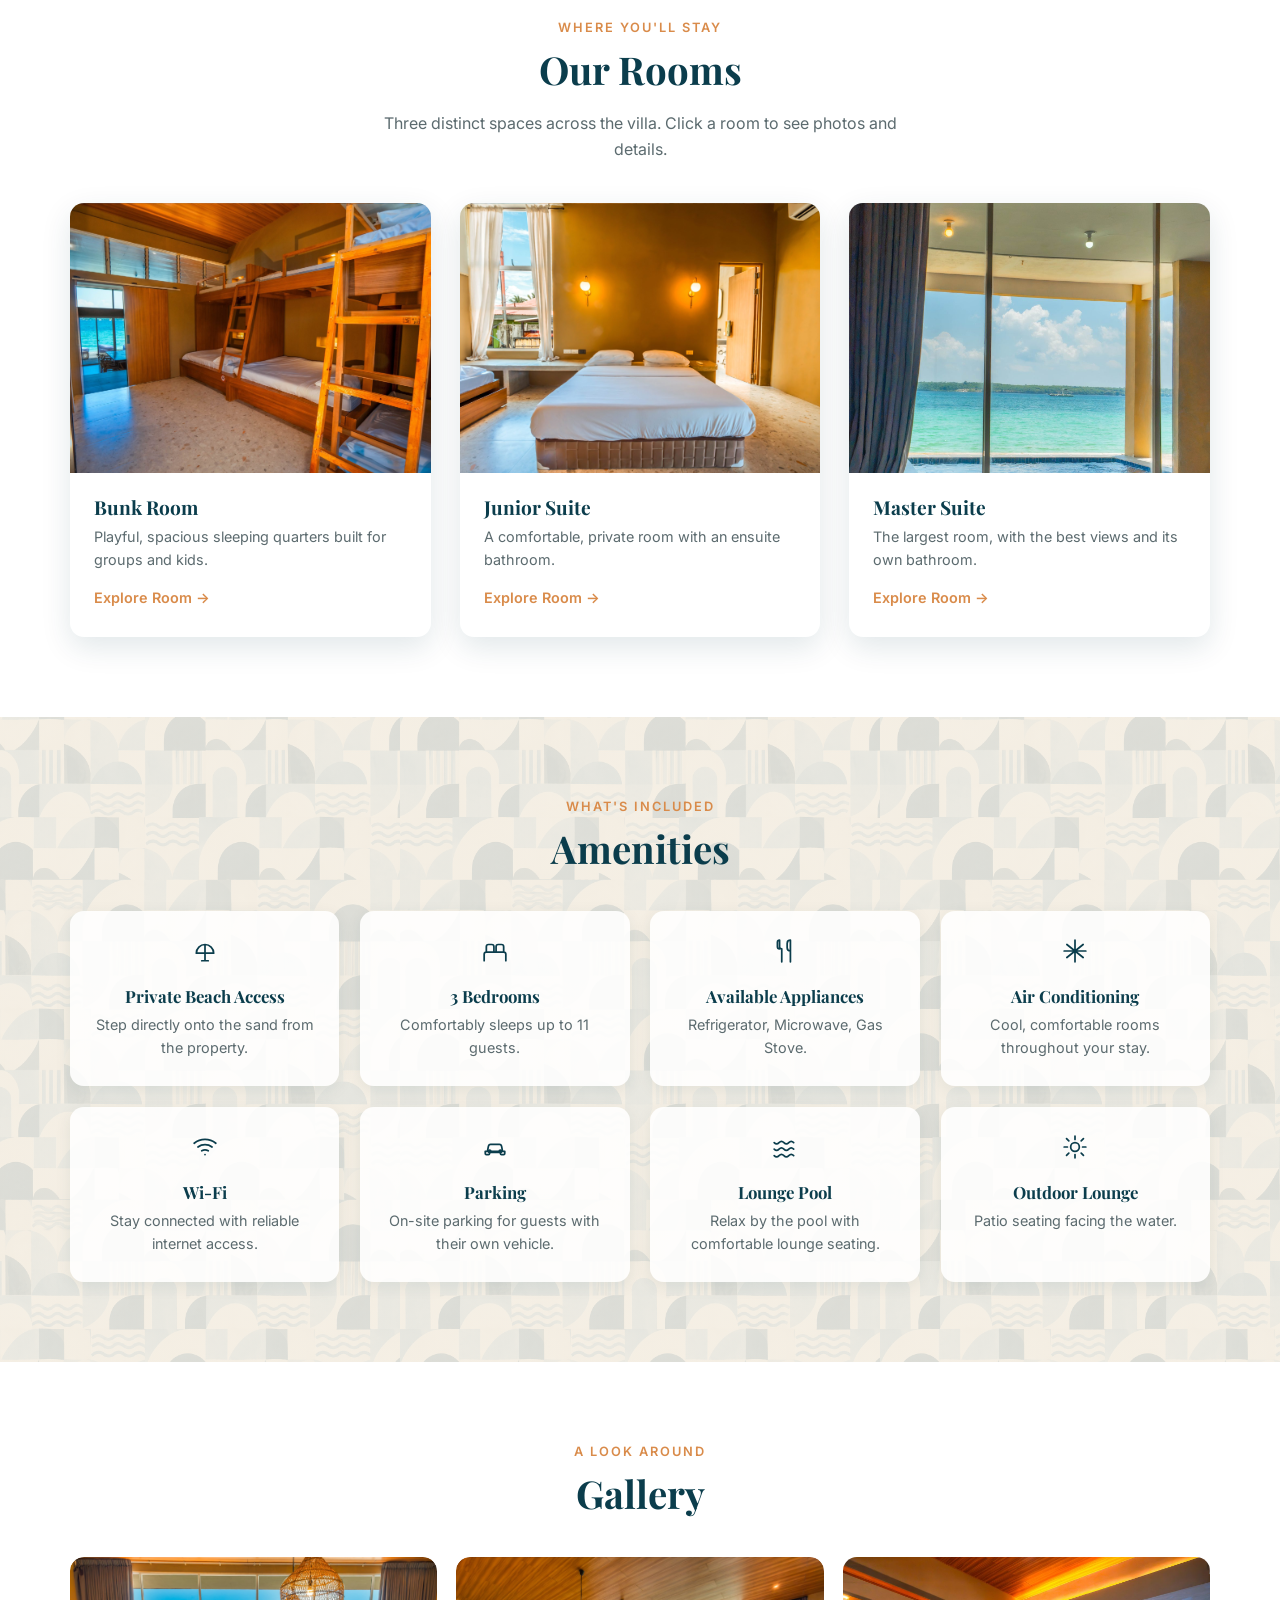
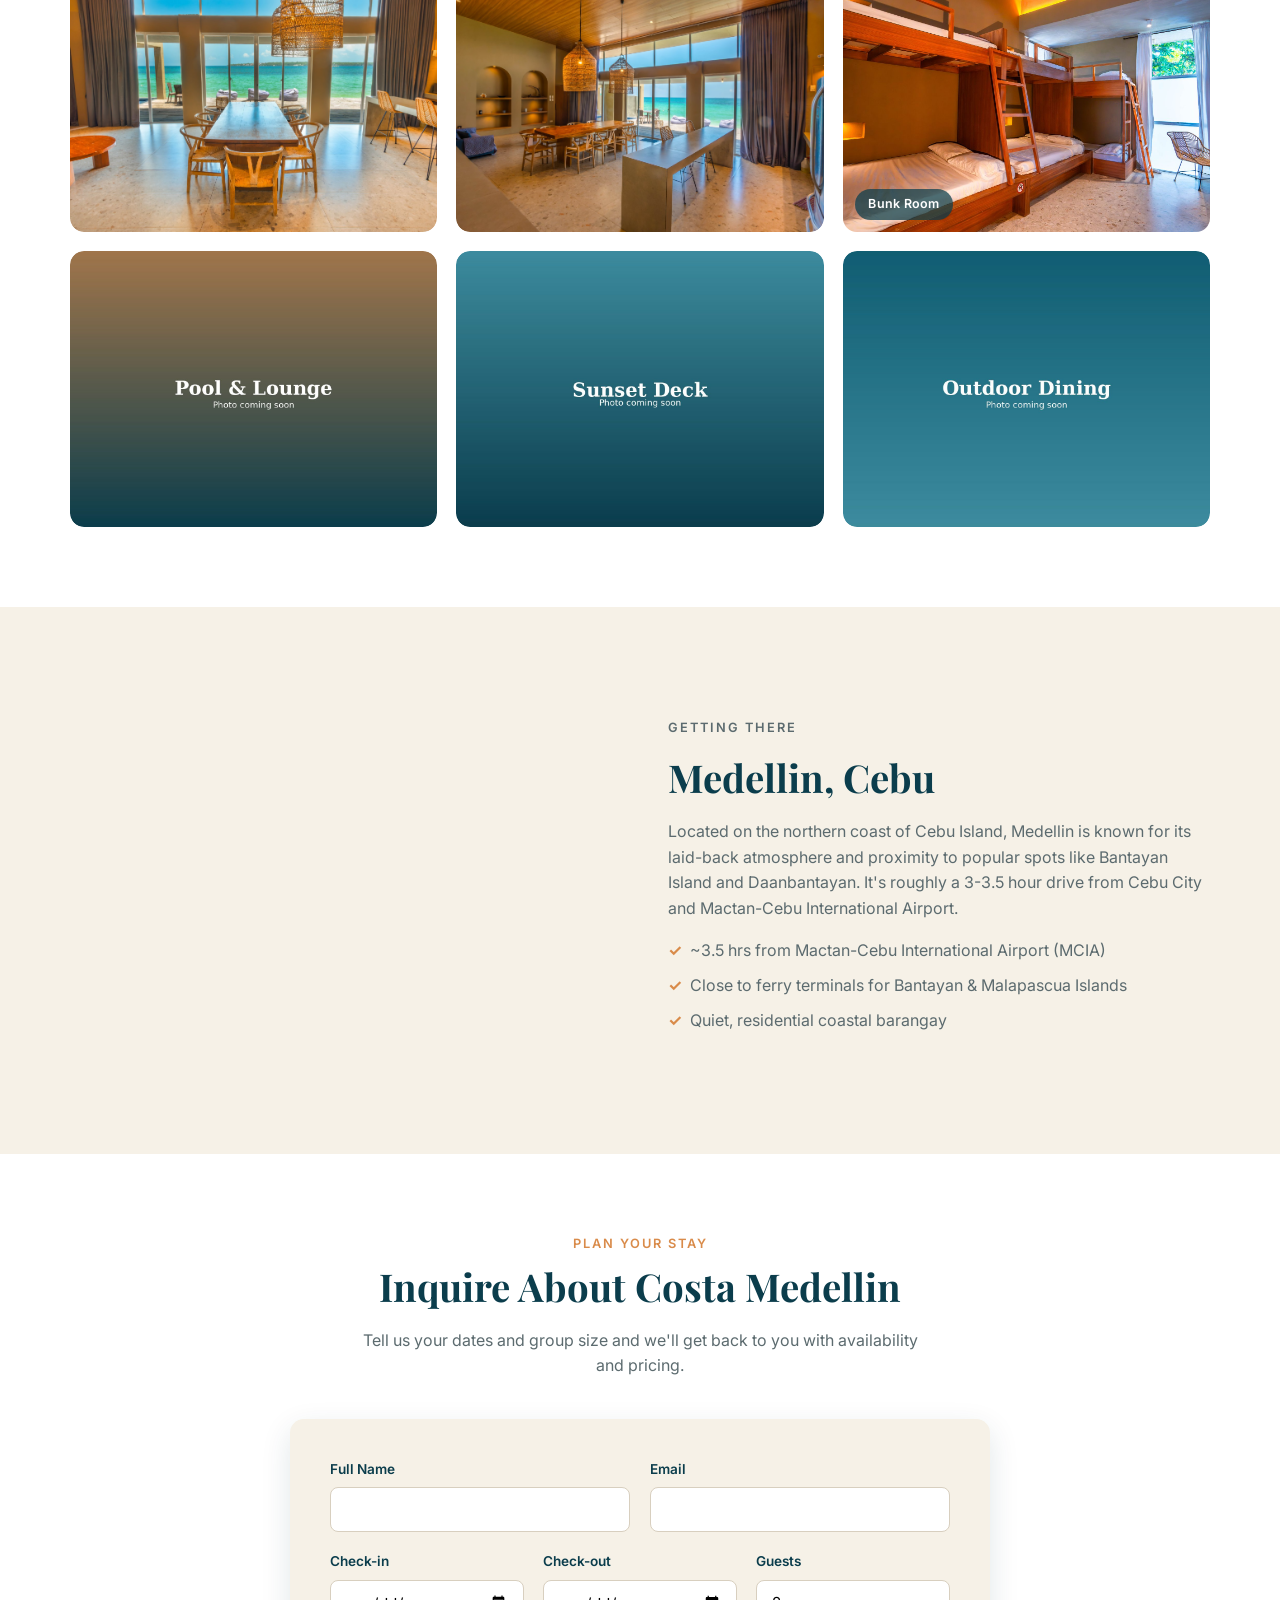
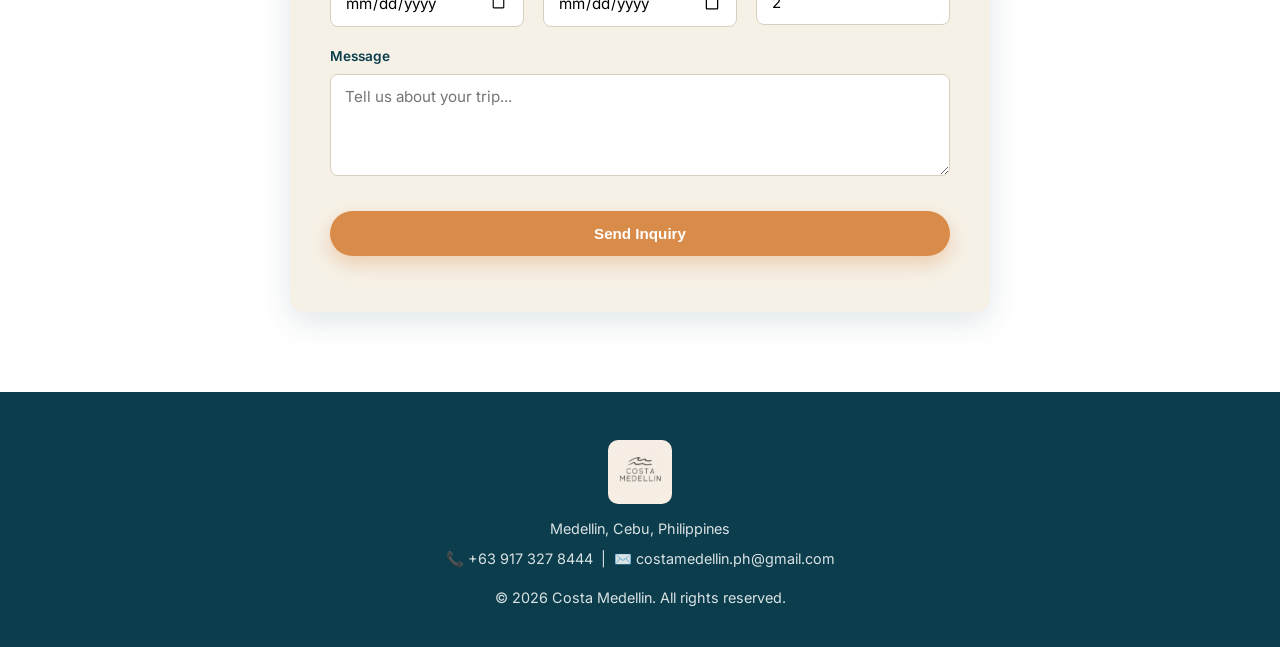
==== commit ba45e03a: "Redesign amenities section with real icons and brand pattern background" ====
--- a/index.html
+++ b/index.html
@@ -117,42 +117,42 @@
       <h2 class="center">Amenities</h2>
       <div class="amenities-grid">
         <div class="amenity-card reveal">
-          <div class="amenity-icon">🏖️</div>
+          <svg class="amenity-icon" viewBox="0 0 24 24" stroke-linecap="round" stroke-linejoin="round"><path d="M4 14a8 8 0 0116 0H4zM12 6v15M9 21h6"/></svg>
           <h3>Private Beach Access</h3>
           <p>Step directly onto the sand from the property.</p>
         </div>
         <div class="amenity-card reveal">
-          <div class="amenity-icon">🛏️</div>
+          <svg class="amenity-icon" viewBox="0 0 24 24" stroke-linecap="round" stroke-linejoin="round"><path d="M2 19v-4a2 2 0 012-2h16a2 2 0 012 2v4M2 19v2M22 19v2M4 13V8a2 2 0 012-2h3a2 2 0 012 2v5M13 13V8a2 2 0 012-2h3a2 2 0 012 2v5"/></svg>
           <h3>3 Bedrooms</h3>
           <p>Comfortably sleeps up to 11 guests.</p>
         </div>
         <div class="amenity-card reveal">
-          <div class="amenity-icon">🍳</div>
+          <svg class="amenity-icon" viewBox="0 0 24 24" stroke-linecap="round" stroke-linejoin="round"><path d="M7 2v6a2 2 0 002 2M7 2a2 2 0 00-2 2v4a2 2 0 002 2M9 10v12M17 2v20M17 2a3 3 0 00-3 3v4a3 3 0 003 3"/></svg>
           <h3>Available Appliances</h3>
           <p>Refrigerator, Microwave, Gas Stove.</p>
         </div>
         <div class="amenity-card reveal">
-          <div class="amenity-icon">❄️</div>
+          <svg class="amenity-icon" viewBox="0 0 24 24" stroke-linecap="round"><path d="M12 2v20M4.5 6l15 12M19.5 6l-15 12M2 12h20"/></svg>
           <h3>Air Conditioning</h3>
           <p>Cool, comfortable rooms throughout your stay.</p>
         </div>
         <div class="amenity-card reveal">
-          <div class="amenity-icon">📶</div>
+          <svg class="amenity-icon" viewBox="0 0 24 24" stroke-linecap="round" stroke-linejoin="round"><path d="M2 8.5a16 16 0 0120 0M5.5 12a11 11 0 0113 0M9 15.5a6 6 0 016 0M12 19h.01"/></svg>
           <h3>Wi-Fi</h3>
           <p>Stay connected with reliable internet access.</p>
         </div>
         <div class="amenity-card reveal">
-          <div class="amenity-icon">🚗</div>
+          <svg class="amenity-icon" viewBox="0 0 24 24" stroke-linecap="round" stroke-linejoin="round"><path d="M5 16l1-5a2 2 0 012-1.5h8A2 2 0 0118 11l1 5M3 16h18v2a1 1 0 01-1 1h-2a1 1 0 01-1-1v-1H7v1a1 1 0 01-1 1H4a1 1 0 01-1-1v-2z"/><circle cx="7" cy="16" r="1.1"/><circle cx="17" cy="16" r="1.1"/></svg>
           <h3>Parking</h3>
           <p>On-site parking for guests with their own vehicle.</p>
         </div>
         <div class="amenity-card reveal">
-          <div class="amenity-icon">🏊</div>
+          <svg class="amenity-icon" viewBox="0 0 24 24" stroke-linecap="round" stroke-linejoin="round"><path d="M2 8c1.5 1.5 3 1.5 4.5 0s3-1.5 4.5 0 3 1.5 4.5 0 3-1.5 4.5 0M2 14c1.5 1.5 3 1.5 4.5 0s3-1.5 4.5 0 3 1.5 4.5 0 3-1.5 4.5 0M2 20c1.5 1.5 3 1.5 4.5 0s3-1.5 4.5 0 3 1.5 4.5 0 3-1.5 4.5 0"/></svg>
           <h3>Lounge Pool</h3>
           <p>Relax by the pool with comfortable lounge seating.</p>
         </div>
         <div class="amenity-card reveal">
-          <div class="amenity-icon">🌅</div>
+          <svg class="amenity-icon" viewBox="0 0 24 24" stroke-linecap="round"><circle cx="12" cy="12" r="4"/><path d="M12 2v3M12 19v3M4.2 4.2l2.1 2.1M17.7 17.7l2.1 2.1M2 12h3M19 12h3M4.2 19.8l2.1-2.1M17.7 6.3l2.1-2.1"/></svg>
           <h3>Outdoor Lounge</h3>
           <p>Patio seating facing the water.</p>
         </div>
@@ -165,9 +165,16 @@
       <p class="kicker center">A look around</p>
       <h2 class="center">Gallery</h2>
       <div class="gallery-grid">
-        <div class="gallery-item reveal"><img src="assets/img/placeholder-1.jpg" alt="Costa Medellin photo 1" loading="lazy"></div>
-        <div class="gallery-item reveal"><img src="assets/img/placeholder-2.jpg" alt="Costa Medellin photo 2" loading="lazy"></div>
-        <div class="gallery-item reveal"><img src="assets/img/placeholder-3.jpg" alt="Costa Medellin photo 3" loading="lazy"></div>
+        <div class="gallery-item reveal"><img src="assets/img/beachfront-view.jpg" alt="Costa Medellin dining area with beachfront ocean view" loading="lazy"></div>
+        <div class="gallery-item reveal"><img src="assets/img/living-area.jpg" alt="Costa Medellin living and dining area with ocean view" loading="lazy"></div>
+        <div class="gallery-item reveal">
+          <div class="photo-rotator">
+            <img src="assets/img/room-bunk-2.jpg" alt="Bunk Room bedroom" data-label="Bunk Room" class="active" loading="lazy">
+            <img src="assets/img/room-junior-1.jpg" alt="Junior Suite bedroom" data-label="Junior Suite" loading="lazy">
+            <img src="assets/img/room-master-2.jpg" alt="Master Suite bedroom" data-label="Master Suite" loading="lazy">
+            <span class="rotator-label">Bunk Room</span>
+          </div>
+        </div>
         <div class="gallery-item reveal"><img src="assets/img/placeholder-4.jpg" alt="Costa Medellin photo 4" loading="lazy"></div>
         <div class="gallery-item reveal"><img src="assets/img/placeholder-5.jpg" alt="Costa Medellin photo 5" loading="lazy"></div>
         <div class="gallery-item reveal"><img src="assets/img/placeholder-6.jpg" alt="Costa Medellin photo 6" loading="lazy"></div>
--- a/styles.css
+++ b/styles.css
@@ -248,26 +248,42 @@
 }
 
 /* Amenities */
+.amenities {
+  background-image:
+    linear-gradient(rgba(246, 241, 231, 0.88), rgba(246, 241, 231, 0.88)),
+    url('assets/img/card-pattern.jpg');
+  background-size: auto, 480px auto;
+  background-position: center, center;
+  background-repeat: no-repeat, repeat;
+}
 .amenities-grid {
   display: grid;
   grid-template-columns: repeat(4, 1fr);
-  gap: 1.5rem;
+  gap: 1.3rem;
   margin-top: 2.5rem;
 }
 .amenity-card {
-  background: var(--sand);
+  background: rgba(255, 255, 255, 0.88);
   border-radius: var(--radius);
-  padding: 1.8rem 1.4rem;
+  padding: 1.7rem 1.3rem;
   text-align: center;
-  transition: transform 0.2s ease;
-}
-.amenity-card { transition: transform 0.3s ease, box-shadow 0.3s ease; }
-.amenity-card:hover { transform: translateY(-6px); box-shadow: var(--shadow); }
-.amenity-icon { transition: transform 0.3s ease; }
-.amenity-card:hover .amenity-icon { transform: scale(1.15) rotate(-4deg); }
-.amenity-icon { font-size: 2rem; margin-bottom: 0.8rem; }
+  box-shadow: 0 4px 16px rgba(11, 61, 76, 0.08);
+  transition: transform 0.25s ease, box-shadow 0.25s ease;
+}
+.amenity-card:hover { transform: translateY(-4px); box-shadow: var(--shadow); }
+.amenity-icon {
+  width: 26px;
+  height: 26px;
+  stroke: var(--sea-dark);
+  fill: none;
+  stroke-width: 1.6;
+  margin: 0 auto 0.9rem;
+}
 .amenity-card h3 { font-size: 1.05rem; margin-bottom: 0.4rem; }
 .amenity-card p { color: var(--muted); font-size: 0.9rem; }
+@media (max-width: 720px) {
+  .amenities { background-size: auto, 320px auto; }
+}
 
 /* Rooms */
 .rooms-grid {
@@ -385,6 +401,36 @@
   cursor: zoom-in;
 }
 .gallery-item:hover img { transform: scale(1.08); }
+
+/* Gallery card that cycles through multiple photos (e.g. Bedroom: one per room) */
+.gallery-item .photo-rotator {
+  aspect-ratio: 4/3;
+  border-radius: 0;
+  box-shadow: none;
+}
+.gallery-item .photo-rotator img {
+  cursor: zoom-in;
+  pointer-events: none;
+  transition: opacity 1.4s ease, transform 0.5s ease;
+}
+.gallery-item .photo-rotator img.active { pointer-events: auto; }
+.gallery-item .photo-rotator .rotator-label {
+  position: absolute;
+  left: 0.75rem;
+  bottom: 0.75rem;
+  z-index: 2;
+  padding: 0.35rem 0.85rem;
+  border-radius: 999px;
+  background: rgba(11, 61, 76, 0.72);
+  color: #fff;
+  font-size: 0.78rem;
+  font-weight: 600;
+  letter-spacing: 0.02em;
+  pointer-events: none;
+}
+@media (prefers-reduced-motion: reduce) {
+  .gallery-item .photo-rotator img { transition: none; }
+}
 
 /* Lightbox */
 .lightbox-overlay {
@@ -586,4 +632,61 @@
   .lightbox-close { width: 36px; height: 36px; font-size: 1.4rem; top: 1rem; right: 1rem; }
   .lightbox-prev { left: 0.6rem; }
   .lightbox-next { right: 0.6rem; }
-}
+  .lofi-player { right: 0.75rem; bottom: 0.75rem; padding: 0.4rem; gap: 0; }
+  .lofi-info, .lofi-volume { display: none; }
+}
+
+/* Lofi background music player */
+.lofi-player {
+  position: fixed;
+  right: 1.25rem;
+  bottom: 1.25rem;
+  z-index: 900;
+  display: flex;
+  align-items: center;
+  gap: 0.65rem;
+  padding: 0.4rem 1rem 0.4rem 0.4rem;
+  background: var(--sea-dark);
+  color: #fff;
+  border-radius: 999px;
+  box-shadow: var(--shadow);
+}
+.lofi-player-host {
+  position: absolute;
+  width: 1px;
+  height: 1px;
+  overflow: hidden;
+  opacity: 0.01;
+  pointer-events: none;
+}
+.lofi-toggle {
+  display: flex;
+  align-items: center;
+  justify-content: center;
+  flex-shrink: 0;
+  width: 2.25rem;
+  height: 2.25rem;
+  border: none;
+  border-radius: 50%;
+  background: var(--sea-light);
+  color: var(--sea-dark);
+  cursor: pointer;
+  transition: background 0.2s ease;
+}
+.lofi-toggle:hover { background: #fff; }
+.lofi-toggle:disabled { background: var(--muted); cursor: not-allowed; opacity: 0.6; }
+.lofi-toggle svg { display: block; }
+.lofi-icon-play { margin-left: 2px; }
+.lofi-info {
+  display: flex;
+  flex-direction: column;
+  line-height: 1.2;
+  white-space: nowrap;
+}
+.lofi-label { font-size: 0.8rem; font-weight: 600; }
+.lofi-sub { font-size: 0.68rem; opacity: 0.75; }
+.lofi-volume {
+  width: 70px;
+  accent-color: var(--sea-light);
+  cursor: pointer;
+}
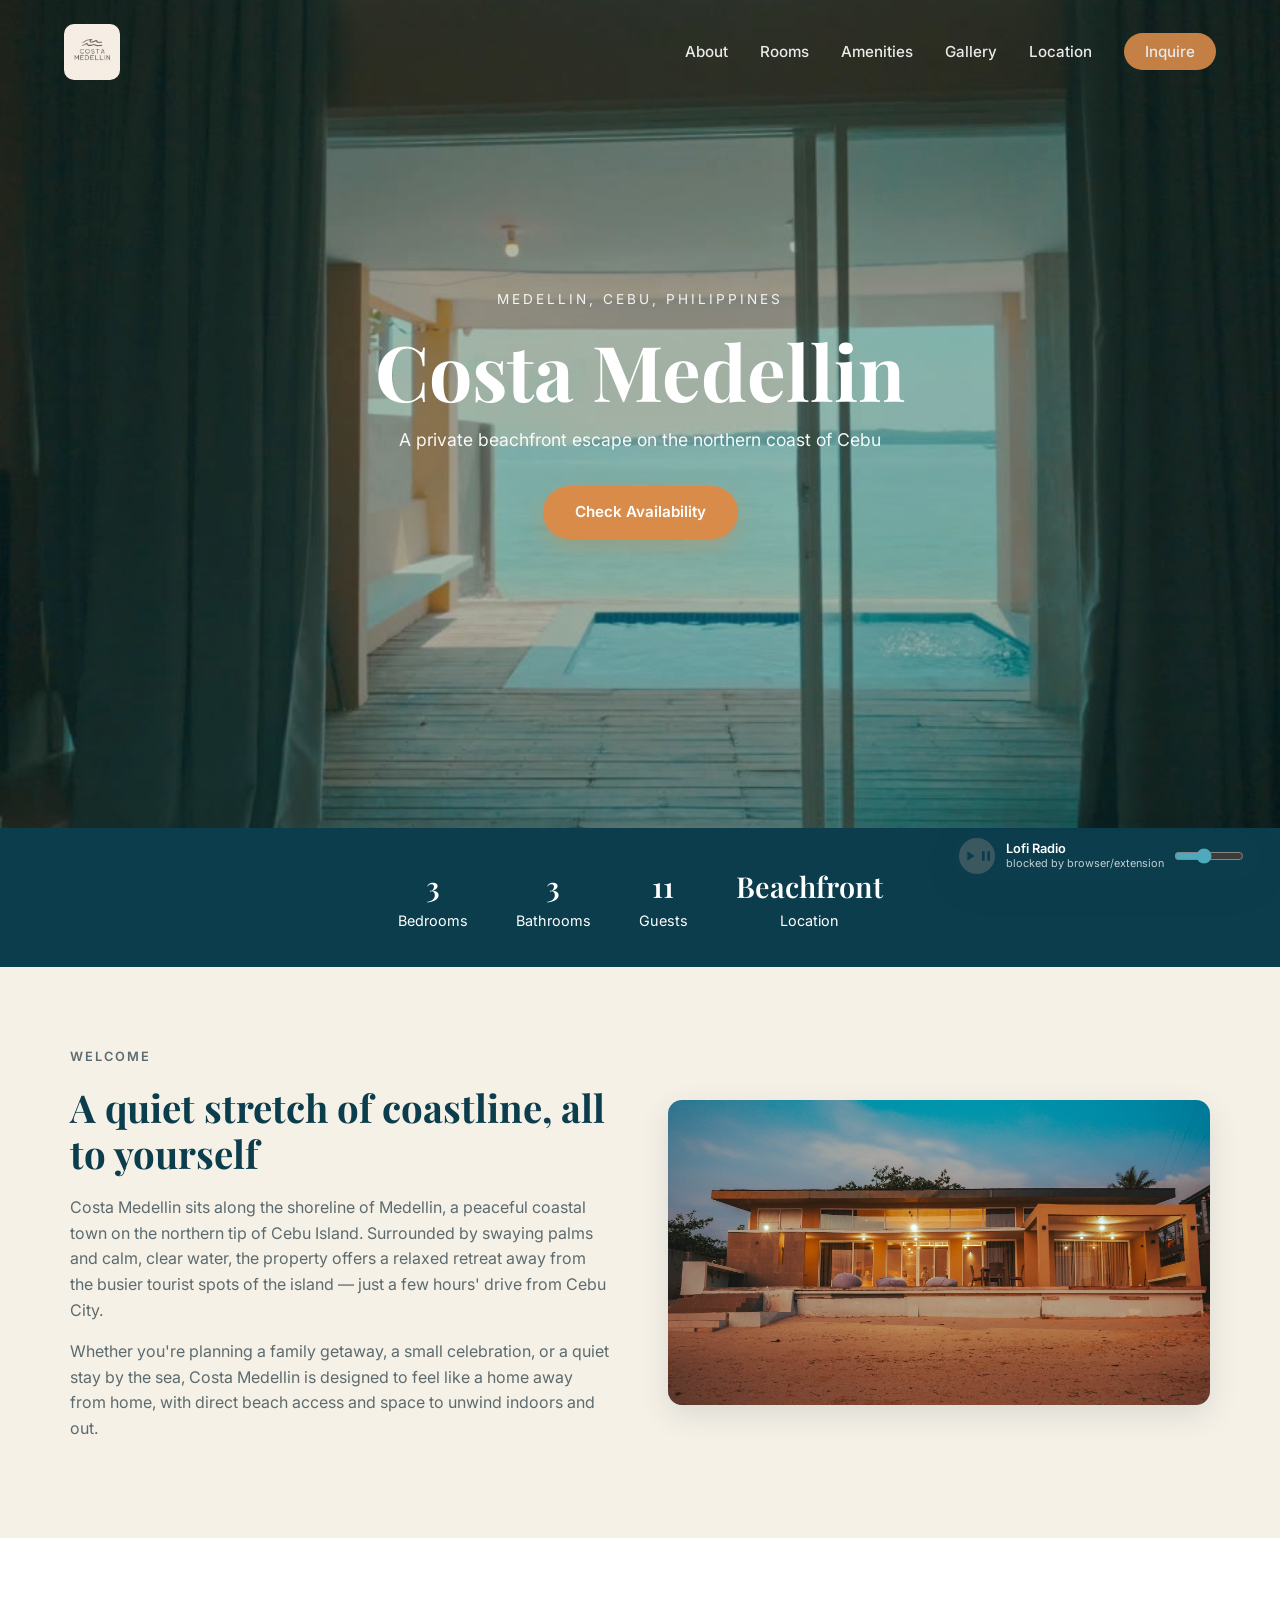
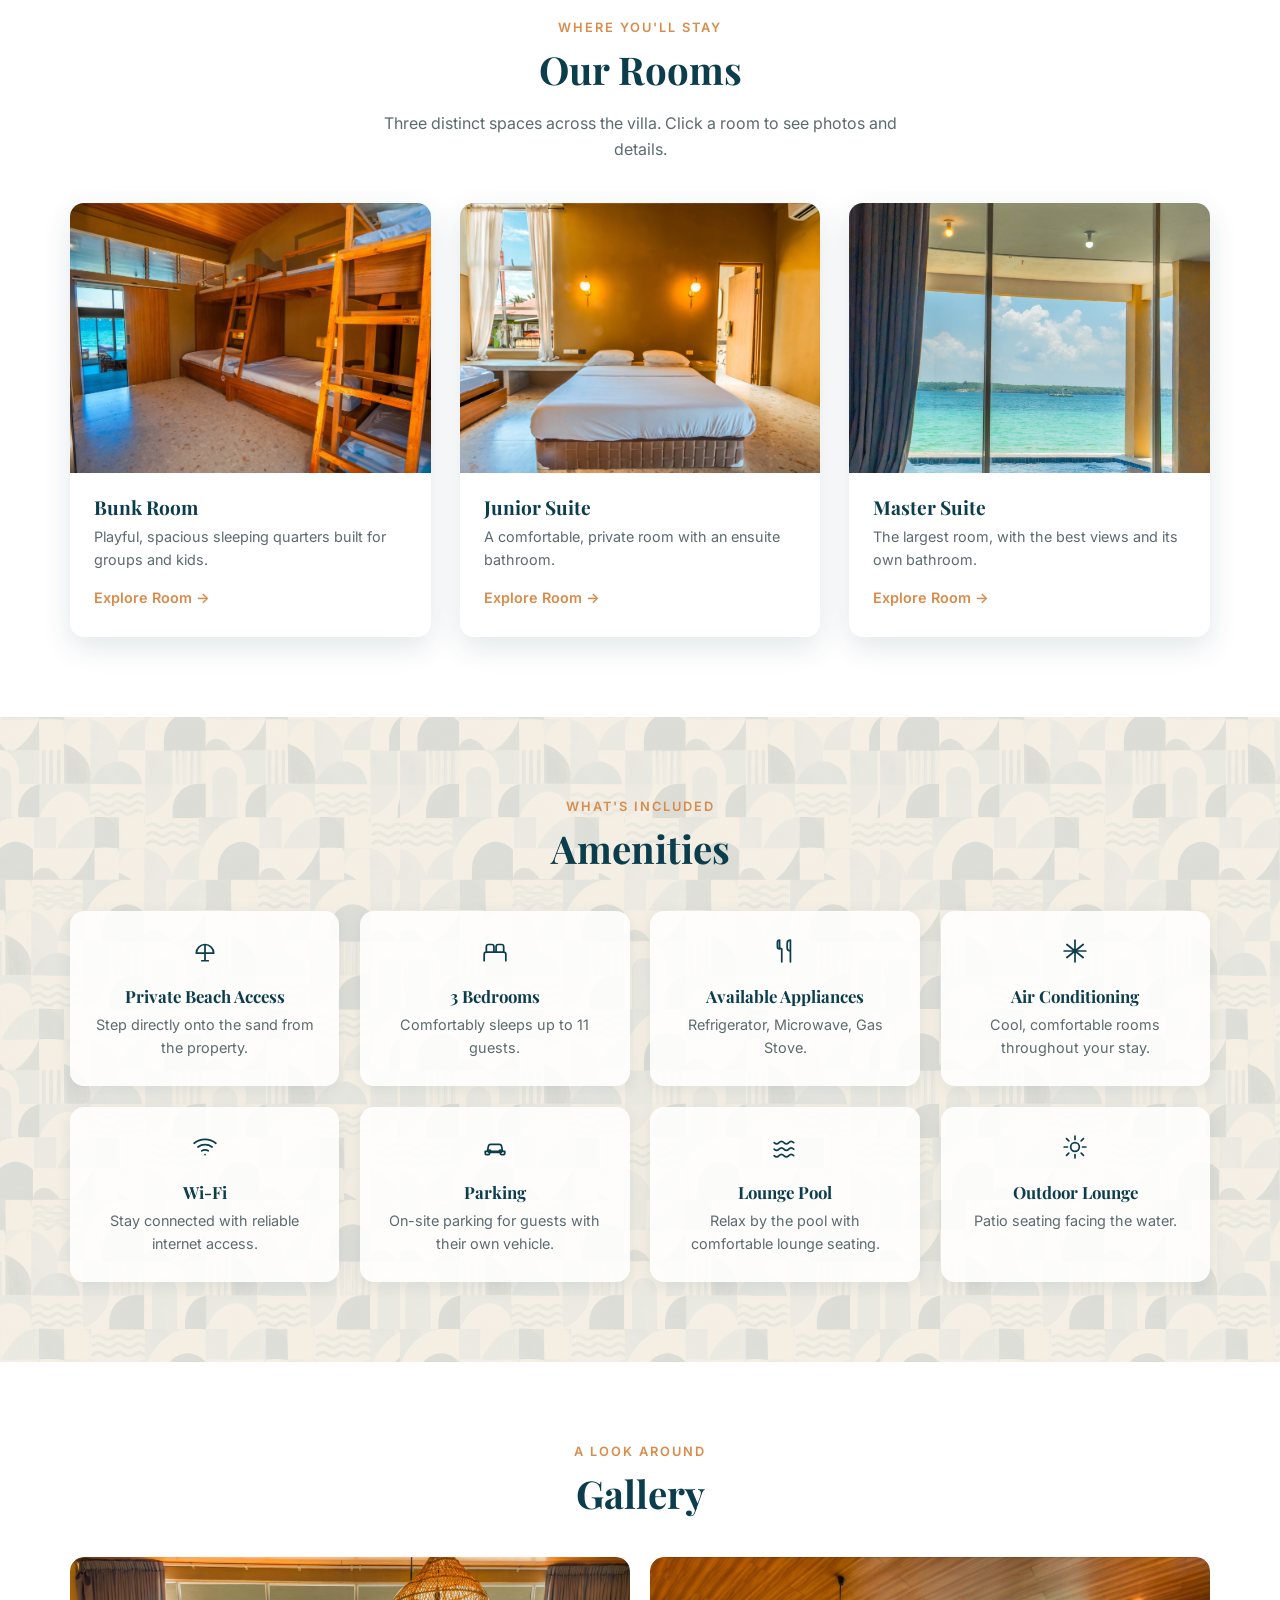
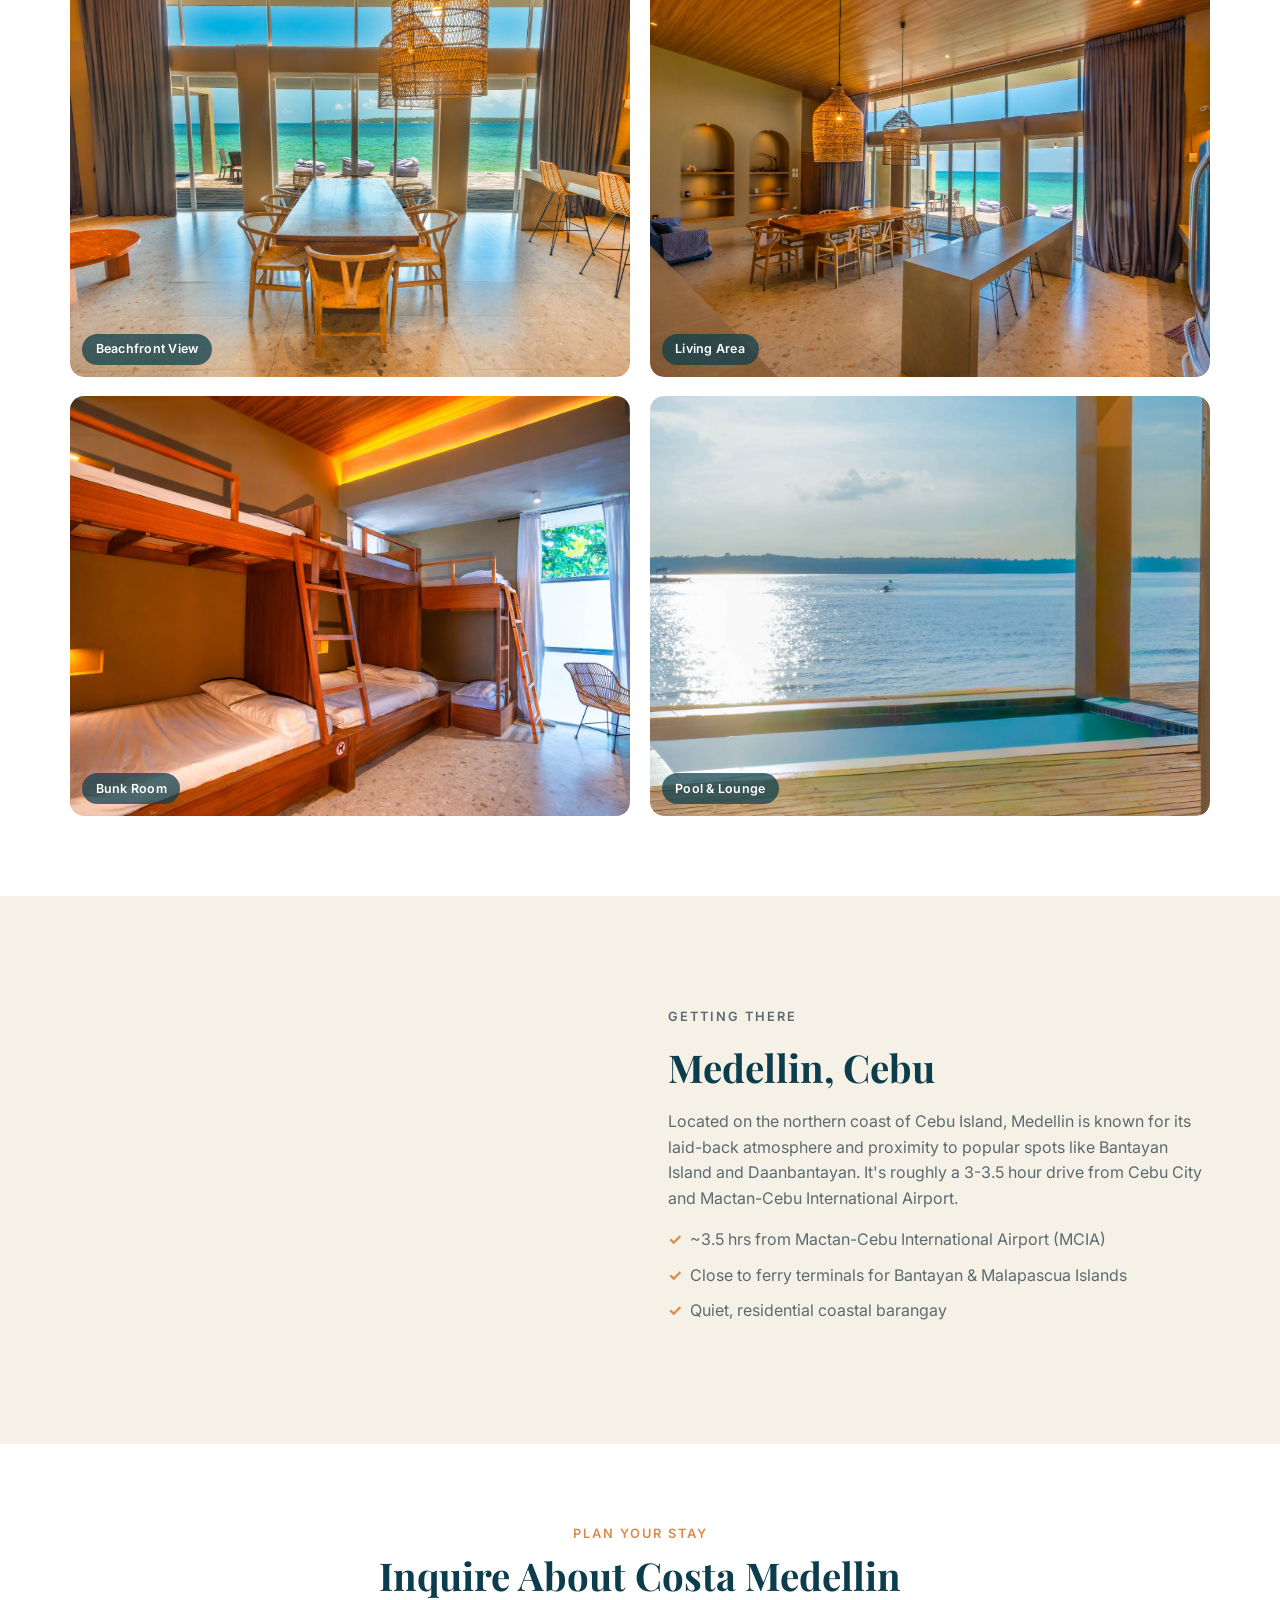
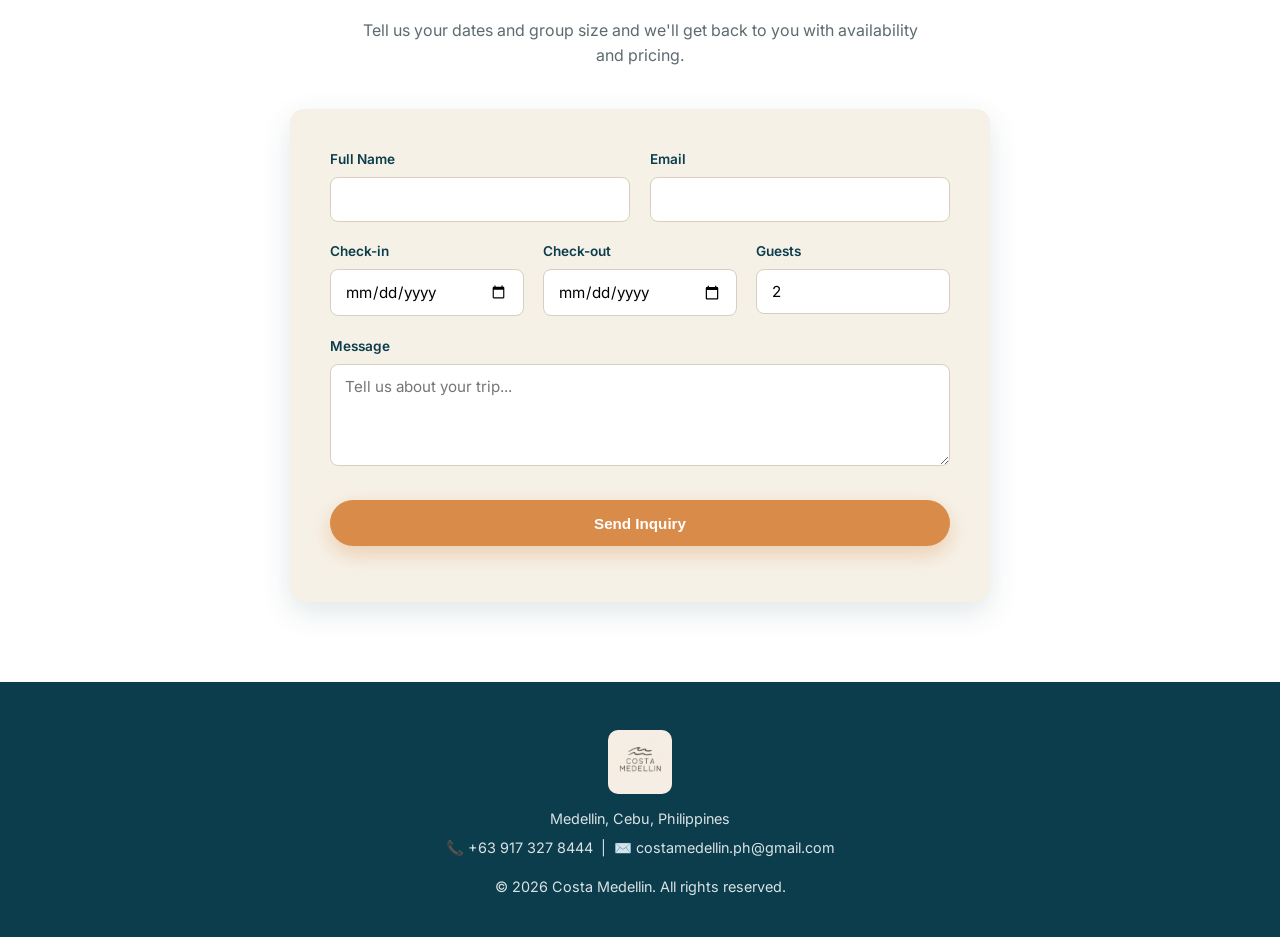
==== commit 82f37a57: "Add pool photo, rebalance gallery to 2x2, and label all gallery photos" ====
--- a/index.html
+++ b/index.html
@@ -165,8 +165,14 @@
       <p class="kicker center">A look around</p>
       <h2 class="center">Gallery</h2>
       <div class="gallery-grid">
-        <div class="gallery-item reveal"><img src="assets/img/beachfront-view.jpg" alt="Costa Medellin dining area with beachfront ocean view" loading="lazy"></div>
-        <div class="gallery-item reveal"><img src="assets/img/living-area.jpg" alt="Costa Medellin living and dining area with ocean view" loading="lazy"></div>
+        <div class="gallery-item reveal">
+          <img src="assets/img/beachfront-view.jpg" alt="Costa Medellin dining area with beachfront ocean view" loading="lazy">
+          <span class="rotator-label">Beachfront View</span>
+        </div>
+        <div class="gallery-item reveal">
+          <img src="assets/img/living-area.jpg" alt="Costa Medellin living and dining area with ocean view" loading="lazy">
+          <span class="rotator-label">Living Area</span>
+        </div>
         <div class="gallery-item reveal">
           <div class="photo-rotator">
             <img src="assets/img/room-bunk-2.jpg" alt="Bunk Room bedroom" data-label="Bunk Room" class="active" loading="lazy">
@@ -175,9 +181,10 @@
             <span class="rotator-label">Bunk Room</span>
           </div>
         </div>
-        <div class="gallery-item reveal"><img src="assets/img/placeholder-4.jpg" alt="Costa Medellin photo 4" loading="lazy"></div>
-        <div class="gallery-item reveal"><img src="assets/img/placeholder-5.jpg" alt="Costa Medellin photo 5" loading="lazy"></div>
-        <div class="gallery-item reveal"><img src="assets/img/placeholder-6.jpg" alt="Costa Medellin photo 6" loading="lazy"></div>
+        <div class="gallery-item reveal">
+          <img src="assets/img/pool-lounge.jpg" alt="Costa Medellin plunge pool overlooking the ocean at sunset" loading="lazy">
+          <span class="rotator-label">Pool &amp; Lounge</span>
+        </div>
       </div>
     </div>
   </section>
--- a/styles.css
+++ b/styles.css
@@ -384,11 +384,12 @@
 /* Gallery */
 .gallery-grid {
   display: grid;
-  grid-template-columns: repeat(3, 1fr);
+  grid-template-columns: repeat(2, 1fr);
   gap: 1.2rem;
   margin-top: 2.5rem;
 }
 .gallery-item {
+  position: relative;
   overflow: hidden;
   border-radius: var(--radius);
 }
@@ -414,7 +415,7 @@
   transition: opacity 1.4s ease, transform 0.5s ease;
 }
 .gallery-item .photo-rotator img.active { pointer-events: auto; }
-.gallery-item .photo-rotator .rotator-label {
+.gallery-item .rotator-label {
   position: absolute;
   left: 0.75rem;
   bottom: 0.75rem;
